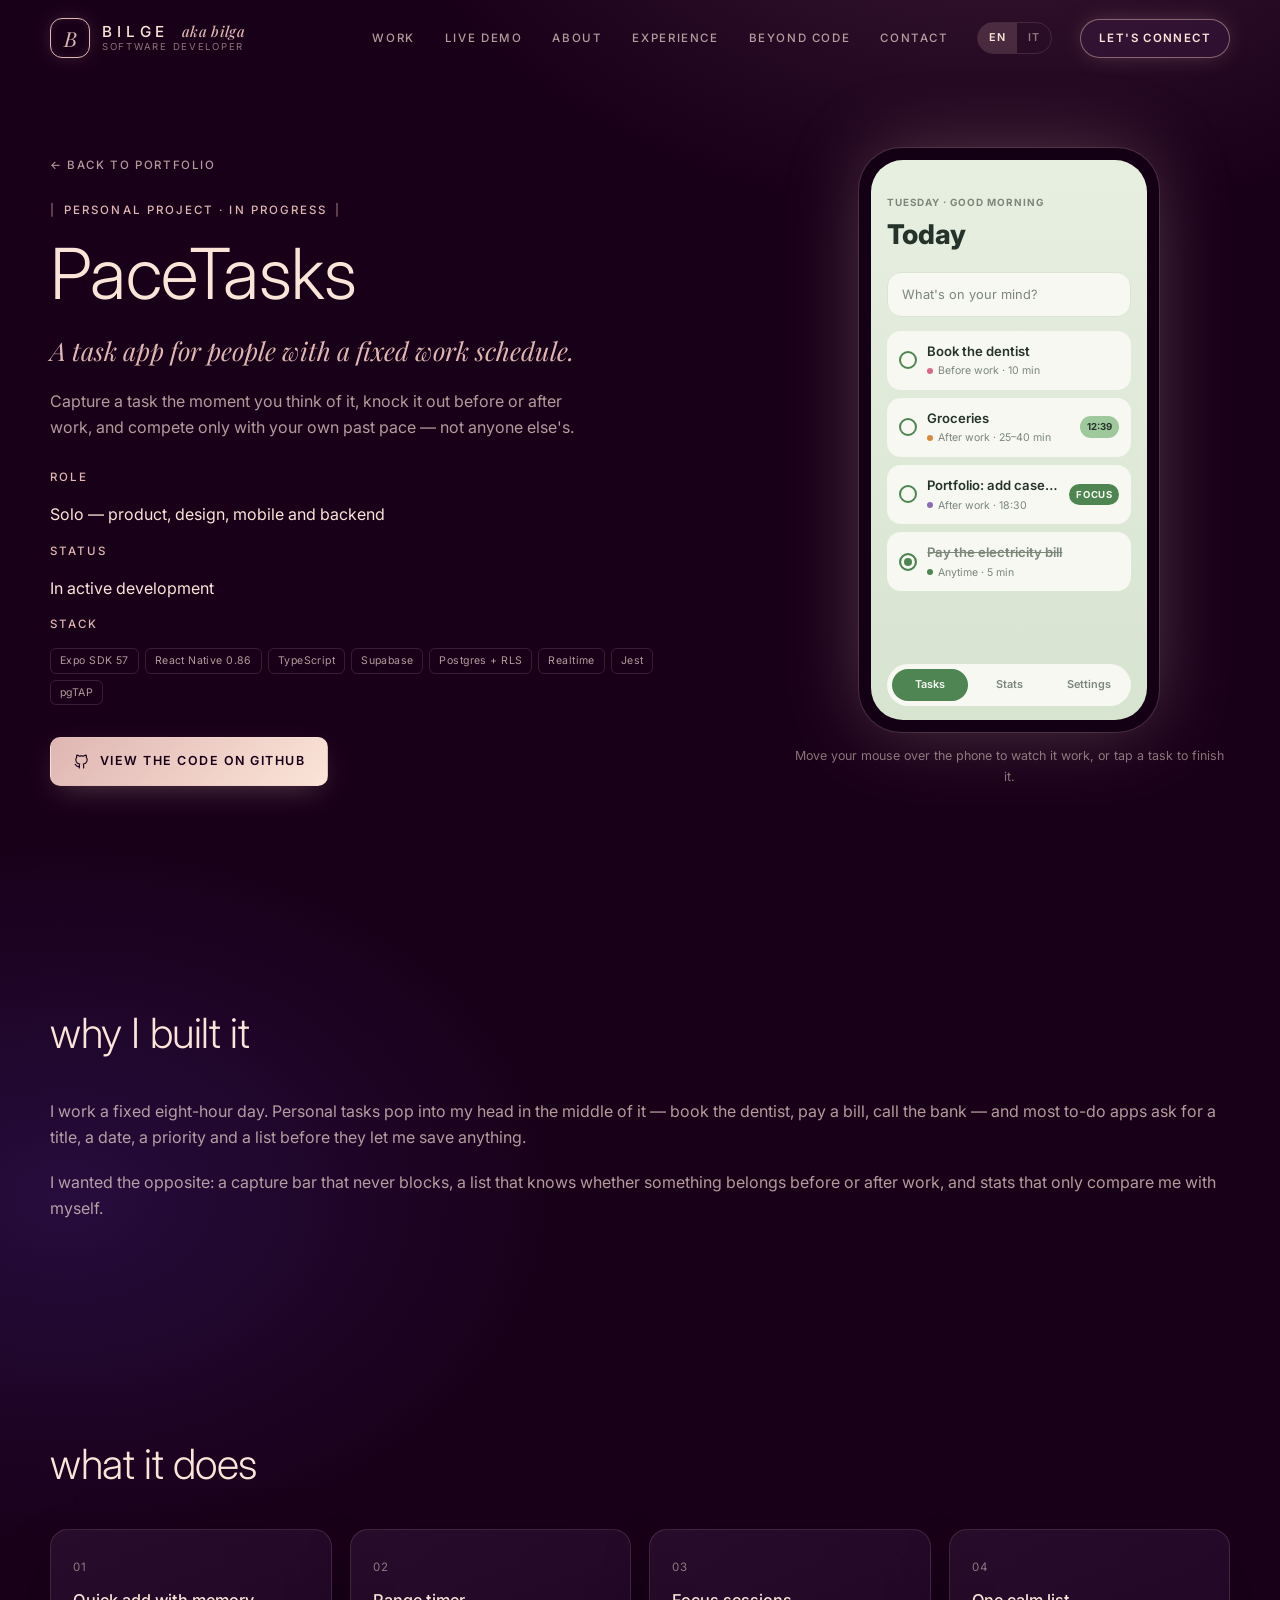
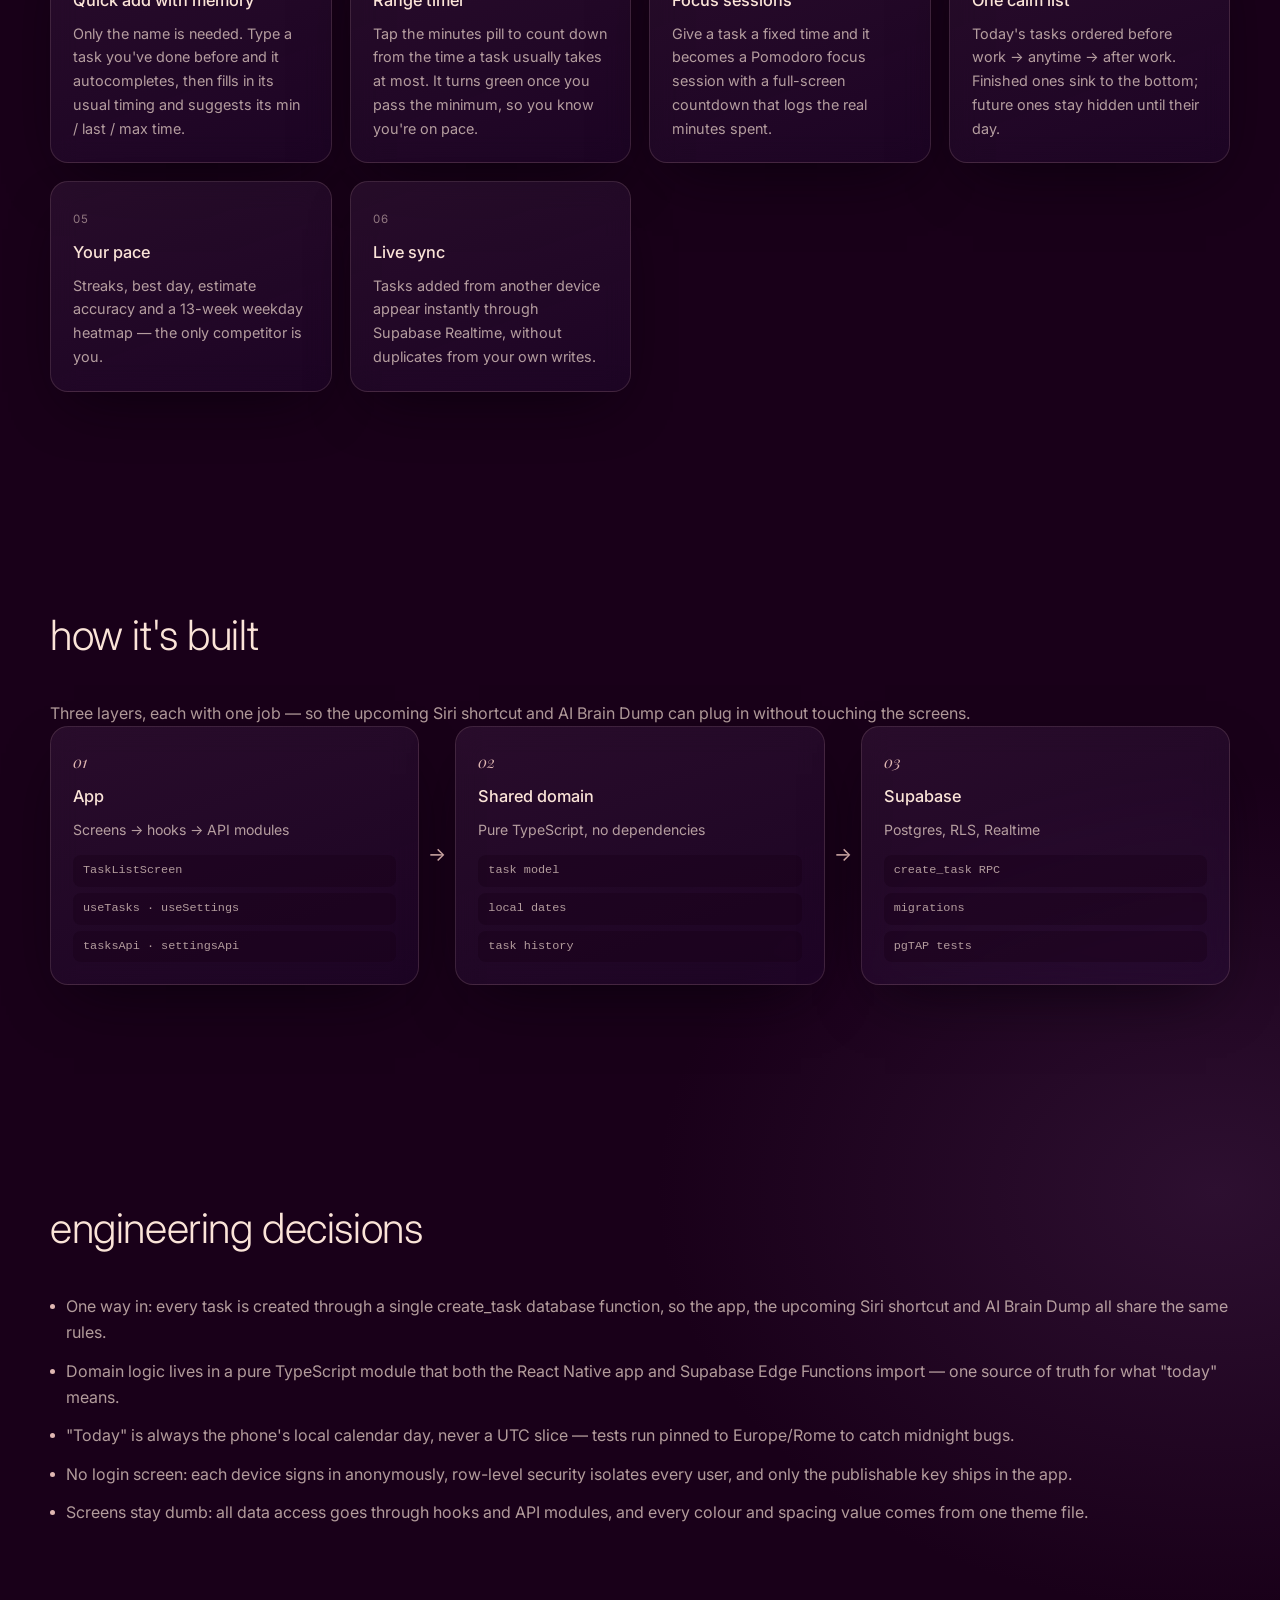
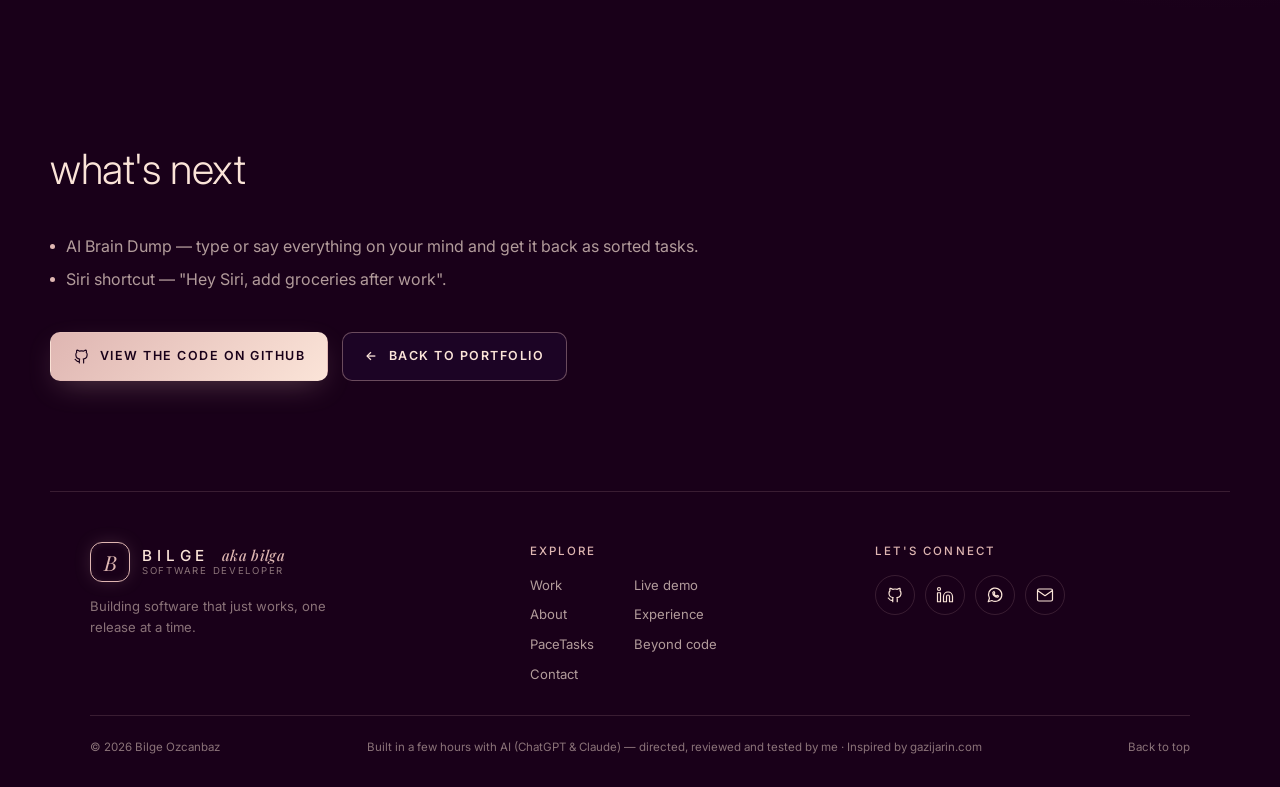
==== pacetasks.html @ d37c7a9e "Use a tiny portrait as the favicon and home-screen icon tools/build-favicon.py crops the face from a" ====
<!doctype html>
<html lang="en">
  <head>
    <meta charset="UTF-8" />
    <meta name="viewport" content="width=device-width, initial-scale=1.0" />
    <title>PaceTasks — case study | Bilge Ozcanbaz</title>
    <meta
      name="description"
      content="PaceTasks: a task app for people with a fixed work schedule, built by Bilge Ozcanbaz with Expo, React Native, TypeScript and Supabase."
    />
    <meta name="theme-color" content="#190019" />
    <meta property="og:type" content="article" />
    <meta property="og:title" content="PaceTasks — case study" />
    <meta property="og:description" content="A task app for people with a fixed work schedule." />
    <meta property="og:image" content="assets/og-image.png" />
    <link rel="icon" type="image/png" sizes="64x64" href="assets/favicon.png?v=20261015b" />
    <link rel="apple-touch-icon" href="assets/apple-touch-icon.png?v=20261015b" />
    <link rel="preconnect" href="https://fonts.googleapis.com" />
    <link rel="preconnect" href="https://fonts.gstatic.com" crossorigin />
    <link
      rel="stylesheet"
      href="https://fonts.googleapis.com/css2?family=Inter:wght@300;400;500;600&family=Playfair+Display:ital,wght@1,400;1,500&display=swap"
    />
    <link rel="stylesheet" href="styles.css?v=20261015" />
    <script src="content.js?v=20261015" defer></script>
    <script src="script.js?v=20261015" defer></script>
    <script src="simulations.js?v=20261015" defer></script>
  </head>
  <body data-page="pacetasks" data-meta-prefix="pt.meta">
    <a class="skip-link" href="#main">Skip to content</a>

    <header class="site-header" id="siteHeader">
      <a class="brand" href="index.html" aria-label="Bilge Ozcanbaz" data-i18n-attr="title:brand.akaTitle">
        <span class="brand-mark" aria-hidden="true">B</span>
        <span class="brand-text">
          <span class="brand-name">Bilge <em class="brand-aka" data-i18n="brand.aka">aka bilga</em></span>
          <span class="brand-role" data-i18n="brand.role">Software developer</span>
        </span>
      </a>
      <button class="menu-toggle" id="menuToggle" type="button" aria-expanded="false" aria-controls="siteNav" data-i18n-attr="aria-label:nav.menu" aria-label="Open menu">
        <span></span><span></span><span></span>
      </button>
      <div class="header-panel" id="siteNav">
        <nav aria-label="Primary navigation" data-i18n-attr="aria-label:nav.label">
          <a href="index.html#work" data-i18n="nav.work">Work</a>
          <a href="index.html#lab" data-i18n="nav.lab">Live demo</a>
          <a href="index.html#about" data-i18n="nav.about">About</a>
          <a href="index.html#experience" data-i18n="nav.experience">Experience</a>
          <a href="index.html#beyond" data-i18n="nav.beyond">Beyond code</a>
          <a href="index.html#contact" data-i18n="nav.contact">Contact</a>
        </nav>
        <div class="language-switch" role="group" aria-label="Language selector" data-i18n-attr="aria-label:language.label">
          <button class="language-option" type="button" data-language="en" aria-pressed="true">EN</button>
          <button class="language-option" type="button" data-language="it" aria-pressed="false">IT</button>
        </div>
        <a class="pill-button" href="index.html#contact" data-i18n="nav.connect">Let's connect</a>
      </div>
    </header>

    <main id="main">
      <!-- Hero: project summary and facts on the left, illustrated app screen on the right. -->
      <section class="pt-hero">
        <div>
          <a class="back-link" href="index.html#work">← <span data-i18n="pt.back">Back to portfolio</span></a>
          <p class="eyebrow eyebrow-bracket" data-i18n="pt.eyebrow">Personal project · in progress</p>
          <h1 class="display pt-name">PaceTasks</h1>
          <p class="pt-tagline" data-i18n="pt.tagline">A task app for people with a fixed work schedule.</p>
          <p class="hero-intro pt-intro" data-i18n="pt.intro"></p>
          <dl class="pt-facts">
            <div>
              <dt class="eyebrow" data-i18n="pt.roleLabel">Role</dt>
              <dd data-i18n="pt.roleValue"></dd>
            </div>
            <div>
              <dt class="eyebrow" data-i18n="pt.statusLabel">Status</dt>
              <dd data-i18n="pt.statusValue"></dd>
            </div>
            <div>
              <dt class="eyebrow" data-i18n="pt.stackLabel">Stack</dt>
              <dd><ul class="tag-list pt-stack" data-pt-stack></ul></dd>
            </div>
          </dl>
          <a class="button button-primary" href="https://github.com/bilgaaaaa/pacetasks" target="_blank" rel="noopener" data-pt-repo>
            <svg class="icon" aria-hidden="true"><use href="assets/icons.svg#icon-github" /></svg>
            <span data-i18n="pt.cta">View the code on GitHub</span>
          </a>
        </div>
        <div class="pt-phone-wrap">
          <div class="phone" role="group" aria-label="PaceTasks today screen, interactive" data-i18n-attr="aria-label:pt.mockupLabel" data-phone-mockup></div>
          <p class="pt-mockup-hint" data-i18n="pt.mockupHint">Move your mouse over the phone to watch it work, or tap a task to finish it.</p>
        </div>
      </section>

      <section class="section" aria-labelledby="ptProblemTitle">
        <h2 class="display section-title reveal" id="ptProblemTitle" data-i18n="pt.problemTitle">why I built it</h2>
        <div class="prose reveal">
          <p data-i18n="pt.problem1"></p>
          <p data-i18n="pt.problem2"></p>
        </div>
      </section>

      <section class="section" aria-labelledby="ptFeaturesTitle">
        <h2 class="display section-title reveal" id="ptFeaturesTitle" data-i18n="pt.featuresTitle">what it does</h2>
        <ul class="pt-features" data-pt-features></ul>
      </section>

      <section class="section" aria-labelledby="ptArchitectureTitle">
        <h2 class="display section-title reveal" id="ptArchitectureTitle" data-i18n="pt.architectureTitle">how it's built</h2>
        <p class="prose reveal" data-i18n="pt.architectureLede"></p>
        <ol class="pt-layers" data-pt-layers></ol>
      </section>

      <section class="section" aria-labelledby="ptDecisionsTitle">
        <h2 class="display section-title reveal" id="ptDecisionsTitle" data-i18n="pt.decisionsTitle">engineering decisions</h2>
        <ul class="bullet-list pt-decisions reveal" data-pt-decisions></ul>
      </section>

      <section class="section" aria-labelledby="ptNextTitle">
        <h2 class="display section-title reveal" id="ptNextTitle" data-i18n="pt.nextTitle">what's next</h2>
        <ul class="bullet-list reveal" data-pt-next></ul>
        <div class="pt-footer-actions reveal">
          <a class="button button-primary" href="https://github.com/bilgaaaaa/pacetasks" target="_blank" rel="noopener" data-pt-repo>
            <svg class="icon" aria-hidden="true"><use href="assets/icons.svg#icon-github" /></svg>
            <span data-i18n="pt.cta">View the code on GitHub</span>
          </a>
          <a class="button button-ghost" href="index.html#work">← <span data-i18n="pt.back">Back to portfolio</span></a>
        </div>
      </section>
    </main>

    <footer class="site-footer">
      <div class="footer-brand">
        <a class="brand" href="index.html" aria-label="Bilge Ozcanbaz" data-i18n-attr="title:brand.akaTitle">
          <span class="brand-mark" aria-hidden="true">B</span>
          <span class="brand-text">
            <span class="brand-name">Bilge <em class="brand-aka" data-i18n="brand.aka">aka bilga</em></span>
            <span class="brand-role" data-i18n="brand.role">Software developer</span>
          </span>
        </a>
        <p data-i18n="footer.tagline"></p>
      </div>
      <div class="footer-col">
        <p class="eyebrow" data-i18n="footer.explore">Explore</p>
        <nav class="footer-links" aria-label="Footer">
          <a href="index.html#work" data-i18n="nav.work">Work</a>
          <a href="index.html#lab" data-i18n="nav.lab">Live demo</a>
          <a href="index.html#about" data-i18n="nav.about">About</a>
          <a href="index.html#experience" data-i18n="nav.experience">Experience</a>
          <a href="pacetasks.html">PaceTasks</a>
          <a href="index.html#beyond" data-i18n="nav.beyond">Beyond code</a>
          <a href="index.html#contact" data-i18n="nav.contact">Contact</a>
        </nav>
      </div>
      <div class="footer-col">
        <p class="eyebrow" data-i18n="footer.connect">Let's connect</p>
        <ul class="social-list" data-social-list></ul>
      </div>
      <div class="footer-bottom">
        <span data-i18n="footer.rights">© 2026 Bilge Ozcanbaz</span>
        <span data-i18n="footer.credit">Inspired by gazijarin.com</span>
        <a href="#main" data-i18n="footer.top">Back to top</a>
      </div>
    </footer>
  </body>
</html>
---- styles.css ----
/* Portfolio styles: plum-to-cream palette, glass cards and serif accents. */

:root {
  /* Palette */
  --plum-900: #190019;
  --plum-800: #2b124c;
  --plum-700: #522b5b;
  --plum-600: #854f6c;
  --rose-300: #dfb6b2;
  --cream-100: #fbe4d8;

  /* Roles */
  --bg: var(--plum-900);
  --text: var(--cream-100);
  --text-muted: rgba(251, 228, 216, 0.68);
  --text-soft: rgba(251, 228, 216, 0.5);
  --accent: var(--rose-300);
  --glass: rgba(43, 18, 76, 0.34);
  --glass-strong: rgba(43, 18, 76, 0.55);
  --glass-border: rgba(223, 182, 178, 0.16);
  --glow: rgba(223, 182, 178, 0.35);
  --shadow: 0 24px 60px -24px rgba(8, 0, 10, 0.85);

  --font-sans: "Inter", ui-sans-serif, system-ui, -apple-system, "Segoe UI", sans-serif;
  --font-serif: "Playfair Display", Georgia, "Times New Roman", serif;
  --font-mono: ui-monospace, "SFMono-Regular", Menlo, Consolas, monospace;
  --container: 1180px;
  --gutter: clamp(16px, 4vw, 40px);
  --header-height: 76px;
  --radius: 18px;
  --radius-small: 12px;
  --ease: cubic-bezier(0.645, 0.045, 0.355, 1);
}

/* ---------- base ---------- */

*,
*::before,
*::after {
  box-sizing: border-box;
}

html {
  scroll-behavior: smooth;
  scroll-padding-top: var(--header-height);
}

body {
  margin: 0;
  background:
    radial-gradient(900px 600px at 78% -5%, rgba(133, 79, 108, 0.35), transparent 70%),
    radial-gradient(700px 500px at 5% 30%, rgba(43, 18, 76, 0.7), transparent 70%),
    radial-gradient(800px 600px at 95% 70%, rgba(82, 43, 91, 0.35), transparent 70%),
    var(--bg);
  color: var(--text-muted);
  font-family: var(--font-sans);
  font-size: 16px;
  font-weight: 400;
  line-height: 1.65;
  -webkit-font-smoothing: antialiased;
}

body.menu-open {
  overflow: hidden;
}

::selection {
  background: var(--plum-600);
  color: var(--cream-100);
}

a {
  color: inherit;
  text-decoration: none;
  transition: color 0.25s var(--ease);
}

a:hover {
  color: var(--accent);
}

:focus-visible {
  outline: 2px solid var(--accent);
  outline-offset: 3px;
  border-radius: 6px;
}

h1,
h2,
h3,
h4,
p {
  margin: 0;
}

ul,
ol {
  margin: 0;
  padding: 0;
  list-style: none;
}

img {
  max-width: 100%;
}

.icon {
  width: 20px;
  height: 20px;
  flex-shrink: 0;
}

.sr-only {
  position: absolute;
  width: 1px;
  height: 1px;
  overflow: hidden;
  clip: rect(0 0 0 0);
  white-space: nowrap;
}

.skip-link {
  position: absolute;
  top: -100px;
  left: 16px;
  z-index: 100;
  padding: 10px 16px;
  border-radius: 999px;
  background: var(--accent);
  color: var(--plum-900);
}

.skip-link:focus {
  top: 16px;
}

/* ---------- typography ---------- */

.eyebrow {
  margin-bottom: 14px;
  color: var(--accent);
  font-size: 0.72rem;
  font-weight: 500;
  letter-spacing: 0.18em;
  text-transform: uppercase;
}

.eyebrow-bracket::before,
.eyebrow-bracket::after {
  content: "|";
  margin: 0 8px;
  opacity: 0.6;
}

.eyebrow-bracket::before {
  margin-left: 0;
}

.display {
  color: var(--text);
  font-weight: 300;
  line-height: 1.15;
  letter-spacing: -0.01em;
}

.display em {
  color: var(--accent);
  font-family: var(--font-serif);
  font-style: italic;
  font-weight: 400;
}

.section-title {
  max-width: 720px;
  margin-bottom: 40px;
  font-size: clamp(1.8rem, 3.6vw, 2.6rem);
}

.panel-title {
  font-size: clamp(1.5rem, 2.6vw, 2rem);
}

.subheading {
  margin: 70px 0 24px;
  color: var(--text);
  font-size: 1.15rem;
  font-weight: 400;
}

.prose p + p {
  margin-top: 18px;
}

.bullet-list li {
  position: relative;
  padding-left: 16px;
}

.bullet-list li::before {
  content: "";
  position: absolute;
  top: 0.68em;
  left: 0;
  width: 5px;
  height: 5px;
  border-radius: 50%;
  background: var(--accent);
}

.bullet-list li + li {
  margin-top: 6px;
}

/* ---------- buttons & links ---------- */

.button {
  display: inline-flex;
  align-items: center;
  justify-content: center;
  gap: 10px;
  padding: 13px 22px;
  border: 1px solid transparent;
  border-radius: 10px;
  font: inherit;
  font-size: 0.78rem;
  font-weight: 600;
  letter-spacing: 0.12em;
  text-transform: uppercase;
  cursor: pointer;
  transition: transform 0.25s var(--ease), box-shadow 0.25s var(--ease), background-color 0.25s var(--ease), color 0.25s var(--ease);
}

.button .icon {
  width: 17px;
  height: 17px;
}

.button:hover {
  transform: translateY(-2px);
}

.button-primary {
  background: linear-gradient(135deg, var(--rose-300), var(--cream-100));
  color: var(--plum-900);
  box-shadow: 0 10px 30px -10px var(--glow);
}

.button-primary:hover {
  color: var(--plum-900);
  box-shadow: 0 14px 36px -10px rgba(223, 182, 178, 0.6);
}

.button-ghost {
  border-color: rgba(223, 182, 178, 0.4);
  background: rgba(43, 18, 76, 0.25);
  color: var(--text);
}

.button-ghost:hover {
  border-color: var(--accent);
  color: var(--accent);
}

.button-small {
  padding: 10px 16px;
  font-size: 0.72rem;
}

.pill-button {
  padding: 9px 18px;
  border: 1px solid rgba(223, 182, 178, 0.5);
  border-radius: 999px;
  background: rgba(82, 43, 91, 0.25);
  color: var(--text);
  font-size: 0.72rem;
  font-weight: 600;
  letter-spacing: 0.12em;
  text-transform: uppercase;
  box-shadow: 0 0 24px -6px var(--glow);
}

.pill-button:hover {
  background: rgba(223, 182, 178, 0.15);
}

.text-link {
  display: inline-flex;
  align-items: center;
  gap: 10px;
  color: var(--accent);
  font-size: 0.75rem;
  font-weight: 600;
  letter-spacing: 0.14em;
  text-transform: uppercase;
  white-space: nowrap;
}

.icon-button {
  display: inline-grid;
  width: 40px;
  height: 40px;
  place-items: center;
  border: 1px solid var(--glass-border);
  border-radius: 50%;
  color: var(--text);
  transition: border-color 0.25s var(--ease), color 0.25s var(--ease), transform 0.25s var(--ease);
}

.icon-button:hover {
  border-color: var(--accent);
  color: var(--accent);
  transform: translateY(-2px);
}

.icon-button .icon {
  width: 18px;
  height: 18px;
}

/* ---------- glass surfaces ---------- */

.glass-card,
.glass-panel {
  border: 1px solid var(--glass-border);
  border-radius: var(--radius);
  background: linear-gradient(160deg, rgba(82, 43, 91, 0.28), rgba(43, 18, 76, 0.22));
  box-shadow: var(--shadow);
  backdrop-filter: blur(14px);
  -webkit-backdrop-filter: blur(14px);
}

.glass-card {
  padding: 22px;
}

.glass-panel {
  padding: clamp(24px, 4vw, 40px);
}

.card-label {
  margin-bottom: 6px;
  color: var(--accent);
  font-size: 0.66rem;
  font-weight: 600;
  letter-spacing: 0.16em;
  text-transform: uppercase;
}

.card-value {
  color: var(--text);
  font-size: 1.4rem;
  font-weight: 300;
}

.card-body {
  color: var(--text-muted);
  font-size: 0.86rem;
  line-height: 1.5;
}

.icon-ring {
  display: inline-grid;
  width: 46px;
  height: 46px;
  place-items: center;
  margin-bottom: 16px;
  border: 1px solid rgba(223, 182, 178, 0.4);
  border-radius: 50%;
  background: radial-gradient(circle, rgba(223, 182, 178, 0.18), transparent 70%);
  color: var(--accent);
  box-shadow: 0 0 22px -6px var(--glow);
}

.icon-ring-large {
  width: 62px;
  height: 62px;
}

/* ---------- header ---------- */

.site-header {
  position: fixed;
  inset: 0 0 auto;
  z-index: 40;
  display: flex;
  align-items: center;
  justify-content: space-between;
  height: var(--header-height);
  padding: 0 max(var(--gutter), calc((100vw - var(--container)) / 2));
  transition: transform 0.3s var(--ease), background-color 0.3s var(--ease), height 0.3s var(--ease);
}

.site-header.is-scrolled {
  height: 64px;
  background: rgba(25, 0, 25, 0.78);
  backdrop-filter: blur(14px);
  -webkit-backdrop-filter: blur(14px);
  box-shadow: 0 10px 30px -20px rgba(0, 0, 0, 0.8);
}

.site-header.is-hidden {
  transform: translateY(-100%);
}

.brand {
  display: inline-flex;
  align-items: center;
  gap: 12px;
}

.brand-mark {
  display: grid;
  width: 40px;
  height: 40px;
  place-items: center;
  border: 1px solid var(--accent);
  border-radius: 12px;
  color: var(--accent);
  font-family: var(--font-serif);
  font-size: 1.3rem;
  font-style: italic;
  box-shadow: 0 0 20px -6px var(--glow), inset 0 0 12px -6px var(--glow);
}

.brand-text {
  display: grid;
  line-height: 1.2;
}

.brand-name {
  color: var(--text);
  font-size: 0.95rem;
  font-weight: 500;
  letter-spacing: 0.32em;
  text-transform: uppercase;
}

.brand-aka {
  margin-left: 4px;
  color: var(--accent);
  font-family: var(--font-serif);
  font-size: 0.92rem;
  font-style: italic;
  letter-spacing: 0.02em;
  text-transform: none;
}

.brand-role {
  color: var(--text-soft);
  font-size: 0.6rem;
  letter-spacing: 0.18em;
  text-transform: uppercase;
}

.header-panel {
  display: flex;
  align-items: center;
  gap: 28px;
}

.header-panel nav {
  display: flex;
  gap: 30px;
}

.header-panel nav a {
  position: relative;
  color: var(--text-muted);
  font-size: 0.72rem;
  font-weight: 500;
  letter-spacing: 0.14em;
  text-transform: uppercase;
}

.header-panel nav a::after {
  content: "";
  position: absolute;
  bottom: -8px;
  left: 50%;
  width: 4px;
  height: 4px;
  border-radius: 50%;
  background: var(--accent);
  opacity: 0;
  transform: translateX(-50%);
  transition: opacity 0.25s var(--ease);
}

.header-panel nav a.is-current,
.header-panel nav a:hover {
  color: var(--text);
}

.header-panel nav a.is-current::after {
  opacity: 1;
}

.language-switch {
  display: inline-flex;
  overflow: hidden;
  border: 1px solid var(--glass-border);
  border-radius: 999px;
}

.language-option {
  padding: 6px 11px;
  border: 0;
  background: transparent;
  color: var(--text-soft);
  font: inherit;
  font-size: 0.68rem;
  font-weight: 600;
  letter-spacing: 0.1em;
  cursor: pointer;
}

.language-option[aria-pressed="true"] {
  background: rgba(223, 182, 178, 0.18);
  color: var(--text);
}

.menu-toggle {
  display: none;
  position: relative;
  z-index: 45;
  width: 40px;
  height: 40px;
  padding: 0;
  border: 0;
  background: transparent;
  cursor: pointer;
}

.menu-toggle span {
  position: absolute;
  left: 8px;
  right: 8px;
  height: 1.5px;
  border-radius: 2px;
  background: var(--text);
  transition: transform 0.25s var(--ease), opacity 0.25s var(--ease);
}

.menu-toggle span:nth-child(1) { top: 13px; }
.menu-toggle span:nth-child(2) { top: 19.5px; }
.menu-toggle span:nth-child(3) { top: 26px; }

.menu-open .menu-toggle span:nth-child(1) { transform: translateY(6.5px) rotate(45deg); }
.menu-open .menu-toggle span:nth-child(2) { opacity: 0; }
.menu-open .menu-toggle span:nth-child(3) { transform: translateY(-6.5px) rotate(-45deg); }

/* ---------- layout ---------- */

main {
  padding: 0 var(--gutter);
}

.section {
  max-width: var(--container);
  margin: 0 auto;
  padding: clamp(60px, 9vw, 110px) 0;
}

.section-head {
  display: flex;
  align-items: flex-end;
  justify-content: space-between;
  gap: 24px;
  margin-bottom: 40px;
}

.section-head .section-title {
  margin-bottom: 0;
}

/* ---------- reveal on scroll ---------- */

.reveal {
  opacity: 0;
  transform: translateY(22px);
  transition: opacity 0.7s var(--ease), transform 0.7s var(--ease);
}

.reveal.is-visible {
  opacity: 1;
  transform: none;
}

/* ---------- hero ---------- */

.hero {
  display: grid;
  grid-template-columns: minmax(0, 1.05fr) minmax(0, 0.95fr);
  gap: clamp(24px, 4vw, 60px);
  align-items: center;
  max-width: var(--container);
  min-height: 100vh;
  min-height: 100svh;
  margin: 0 auto;
  padding: calc(var(--header-height) + 30px) 0 60px;
}

.hero-title {
  margin-bottom: 24px;
  font-size: clamp(2.3rem, 5vw, 3.6rem);
}

.hero-title em {
  display: block;
}

.hero-intro {
  max-width: 500px;
  margin-bottom: 34px;
  font-size: 1rem;
}

.hero-actions {
  display: flex;
  flex-wrap: wrap;
  gap: 14px;
  margin-bottom: 40px;
}

.status-line {
  display: flex;
  align-items: flex-start;
  gap: 12px;
  font-size: 0.8rem;
  line-height: 1.5;
}

.status-line strong {
  display: block;
  color: var(--text);
  font-size: 0.68rem;
  font-weight: 600;
  letter-spacing: 0.14em;
  text-transform: uppercase;
}

.status-dot {
  position: relative;
  flex-shrink: 0;
  width: 14px;
  height: 14px;
  margin-top: 2px;
  border: 1px solid var(--accent);
  border-radius: 50%;
}

.status-dot::after {
  content: "";
  position: absolute;
  inset: 3px;
  border-radius: 50%;
  background: var(--accent);
  animation: pulse 2.4s ease-in-out infinite;
}

@keyframes pulse {
  50% {
    opacity: 0.35;
  }
}

.hero-visual {
  position: relative;
  aspect-ratio: 1 / 1.02;
  width: 100%;
  max-width: 560px;
  margin-left: auto;
}

.moon {
  position: absolute;
  top: 6%;
  left: 12%;
  width: 76%;
  aspect-ratio: 1;
  border-radius: 50%;
  background: radial-gradient(circle at 35% 30%, #f3c9cf 0%, var(--rose-300) 25%, var(--plum-600) 62%, var(--plum-700) 100%);
  box-shadow: 0 0 90px 10px rgba(223, 182, 178, 0.35), 0 0 200px 40px rgba(133, 79, 108, 0.3);
}

.orbit {
  position: absolute;
  top: 1%;
  left: 7%;
  width: 86%;
  aspect-ratio: 1;
  border: 1px solid rgba(223, 182, 178, 0.18);
  border-radius: 50%;
}

.portrait {
  position: absolute;
  bottom: 0;
  left: 50%;
  width: 82%;
  height: auto;
  transform: translateX(-46%);
  filter: drop-shadow(0 20px 40px rgba(25, 0, 25, 0.6));
}

.float-card {
  position: absolute;
  z-index: 2;
  padding: 16px 18px;
  animation: float 7s ease-in-out infinite;
}

.card-experience {
  bottom: 18%;
  left: -6%;
  width: 150px;
}

.card-craft {
  top: 8%;
  right: -4%;
  width: 160px;
  animation-delay: -2s;
}

.card-craft .heart {
  width: 14px;
  height: 14px;
  margin-top: 8px;
  color: var(--accent);
}

.card-focus {
  right: -6%;
  bottom: 10%;
  width: 180px;
  animation-delay: -4s;
}

.card-focus .bullet-list {
  font-size: 0.8rem;
  line-height: 1.4;
}

.card-focus .bullet-list li + li {
  margin-top: 4px;
}

@keyframes float {
  50% {
    transform: translateY(-8px);
  }
}

/* ---------- work: case cards ---------- */

.case-grid {
  display: grid;
  grid-template-columns: repeat(auto-fill, minmax(260px, 1fr));
  gap: 20px;
}

.case-card {
  display: flex;
  flex-direction: column;
  overflow: hidden;
  border: 1px solid var(--glass-border);
  border-radius: var(--radius);
  background: linear-gradient(170deg, rgba(82, 43, 91, 0.32), rgba(25, 0, 25, 0.6));
  box-shadow: var(--shadow);
  transition: transform 0.35s var(--ease), border-color 0.35s var(--ease);
}

.case-card:hover {
  border-color: rgba(223, 182, 178, 0.4);
  transform: translateY(-6px);
}

.case-visual {
  position: relative;
  height: 190px;
  overflow: hidden;
  background:
    radial-gradient(circle at 30% 20%, rgba(223, 182, 178, 0.25), transparent 55%),
    linear-gradient(160deg, var(--plum-700), var(--plum-800));
}

.case-body {
  display: flex;
  flex: 1;
  flex-direction: column;
  padding: 18px 20px 20px;
}

.case-index {
  color: var(--text-soft);
  font-size: 0.72rem;
  letter-spacing: 0.12em;
}

.case-title {
  margin-top: 4px;
  color: var(--text);
  font-size: 1rem;
  font-weight: 600;
  letter-spacing: 0.16em;
  text-transform: uppercase;
}

.case-subtitle {
  margin-bottom: 12px;
  color: var(--accent);
  font-size: 0.85rem;
}

.case-description {
  flex: 1;
  margin-bottom: 18px;
  font-size: 0.86rem;
  line-height: 1.55;
}

.case-footer {
  display: flex;
  align-items: flex-end;
  justify-content: space-between;
  gap: 12px;
}

.tag-list {
  display: flex;
  flex-wrap: wrap;
  gap: 6px;
}

.tag-list li {
  padding: 3px 9px;
  border: 1px solid var(--glass-border);
  border-radius: 6px;
  color: var(--text-muted);
  font-size: 0.66rem;
  letter-spacing: 0.04em;
}

.tag-list-plain li {
  padding: 0;
  border: 0;
  color: var(--text-soft);
}

.case-links {
  display: flex;
  flex-shrink: 0;
  gap: 8px;
}

.round-arrow {
  display: grid;
  width: 40px;
  height: 40px;
  place-items: center;
  border: 1px solid rgba(223, 182, 178, 0.5);
  border-radius: 50%;
  color: var(--accent);
  transition: background-color 0.25s var(--ease), transform 0.25s var(--ease);
}

.round-arrow:hover {
  background: rgba(223, 182, 178, 0.15);
  transform: translateX(3px);
}

.round-arrow .icon {
  width: 18px;
  height: 18px;
}

.case-private {
  display: inline-flex;
  flex-shrink: 0;
  align-items: center;
  gap: 6px;
  color: var(--text-soft);
  font-size: 0.7rem;
}

.case-private .icon {
  width: 14px;
  height: 14px;
}

/* Handheld illustration: device, screen rows and a scan beam. */
.visual-handheld span:nth-child(1) {
  position: absolute;
  top: 12%;
  left: 38%;
  width: 24%;
  height: 84%;
  border: 2px solid var(--rose-300);
  border-radius: 16px;
  background: var(--plum-900);
}

.visual-handheld span:nth-child(2) {
  position: absolute;
  top: 20%;
  left: 41%;
  width: 18%;
  height: 40%;
  border-radius: 6px;
  background: var(--plum-800);
}

.visual-handheld span:nth-child(n + 3):nth-child(-n + 5) {
  position: absolute;
  left: 43%;
  width: 14%;
  height: 6%;
  border-radius: 3px;
  background: rgba(223, 182, 178, 0.25);
}

.visual-handheld span:nth-child(3) { top: 25%; }
.visual-handheld span:nth-child(4) { top: 35%; width: 10%; }
.visual-handheld span:nth-child(5) { top: 45%; width: 12%; }

.visual-handheld span:nth-child(6) {
  position: absolute;
  top: 36%;
  left: 16%;
  width: 68%;
  height: 2px;
  background: var(--cream-100);
  box-shadow: 0 0 16px 4px rgba(251, 228, 216, 0.6);
  animation: scan 3s ease-in-out infinite;
}

@keyframes scan {
  50% {
    transform: translateY(70px);
  }
}

/* Receipt illustration: paper strip with printed lines. */
.visual-receipt span:nth-child(1) {
  position: absolute;
  top: 10%;
  left: 36%;
  width: 28%;
  height: 82%;
  background: var(--cream-100);
  clip-path: polygon(0 0, 100% 0, 100% 94%, 90% 100%, 80% 94%, 70% 100%, 60% 94%, 50% 100%, 40% 94%, 30% 100%, 20% 94%, 10% 100%, 0 94%);
}

.visual-receipt span:nth-child(n + 2) {
  position: absolute;
  left: 40.5%;
  height: 4%;
  border-radius: 2px;
  background: rgba(82, 43, 91, 0.45);
}

.visual-receipt span:nth-child(2) { top: 18%; width: 19%; background: var(--plum-700); }
.visual-receipt span:nth-child(3) { top: 30%; width: 13%; }
.visual-receipt span:nth-child(4) { top: 38%; width: 17%; }
.visual-receipt span:nth-child(5) { top: 46%; width: 10%; }
.visual-receipt span:nth-child(6) { top: 60%; width: 19%; background: var(--plum-700); }
.visual-receipt span:nth-child(7) { top: 70%; width: 19%; height: 9%; background: repeating-linear-gradient(90deg, var(--plum-800) 0 2px, transparent 2px 4px, var(--plum-800) 4px 5px, transparent 5px 8px); }

/* Chart illustration: bars rising from a baseline. */
.visual-chart span {
  position: absolute;
  bottom: 18%;
  width: 7%;
  border-radius: 4px 4px 0 0;
  background: linear-gradient(180deg, var(--cream-100), var(--plum-600));
}

.visual-chart span:nth-child(1) { left: 20%; height: 28%; }
.visual-chart span:nth-child(2) { left: 30%; height: 46%; }
.visual-chart span:nth-child(3) { left: 40%; height: 36%; }
.visual-chart span:nth-child(4) { left: 50%; height: 56%; }
.visual-chart span:nth-child(5) { left: 60%; height: 42%; }
.visual-chart span:nth-child(6) { left: 70%; height: 64%; }

.visual-chart span:nth-child(7) {
  left: 16%;
  width: 68%;
  height: 1px;
  background: var(--rose-300);
}

/* Tasks illustration: a phone with a task list in PaceTasks' sage palette. */
.visual-tasks span:nth-child(1) {
  position: absolute;
  top: 10%;
  left: 37%;
  width: 26%;
  height: 86%;
  border: 2px solid var(--cream-100);
  border-radius: 18px;
  background: #e7efe1;
}

.visual-tasks span:nth-child(n + 2):nth-child(-n + 6) {
  position: absolute;
  left: 40%;
  width: 20%;
  height: 9%;
  border-radius: 6px;
  background: #f6f8f1;
  box-shadow: inset 3px 0 0 #4e8552;
}

.visual-tasks span:nth-child(2) { top: 20%; background: #4e8552; box-shadow: none; }
.visual-tasks span:nth-child(3) { top: 32%; }
.visual-tasks span:nth-child(4) { top: 44%; }
.visual-tasks span:nth-child(5) { top: 56%; }
.visual-tasks span:nth-child(6) { top: 68%; opacity: 0.55; }

.visual-tasks span:nth-child(7) {
  position: absolute;
  bottom: 9%;
  left: 44%;
  width: 12%;
  height: 4%;
  border-radius: 999px;
  background: #4e8552;
}

/* ---------- work: smaller project cards ---------- */

.project-grid {
  display: grid;
  grid-template-columns: repeat(auto-fill, minmax(220px, 1fr));
  gap: 14px;
}

.mini-card {
  display: flex;
  flex-direction: column;
  gap: 8px;
  padding: 20px;
  border: 1px solid var(--glass-border);
  border-radius: var(--radius-small);
  background: var(--glass);
  font-size: 0.84rem;
  line-height: 1.55;
}

.mini-card p {
  flex: 1;
}

.mini-card-top {
  display: flex;
  align-items: center;
  justify-content: space-between;
  margin-bottom: 6px;
}

.mini-card-top .icon-button {
  width: 34px;
  height: 34px;
}

.folder-icon {
  width: 30px;
  height: 30px;
  color: var(--accent);
}

.muted-icon {
  width: 16px;
  height: 16px;
  margin-right: 9px;
  color: var(--text-soft);
}

.mini-card-title {
  color: var(--text);
  font-size: 0.98rem;
  font-weight: 500;
}

/* ---------- services panel ---------- */

.services-panel {
  display: grid;
  grid-template-columns: minmax(200px, 0.9fr) minmax(0, 2.6fr) minmax(170px, 0.8fr);
  gap: clamp(24px, 3vw, 40px);
  align-items: start;
}

.services-intro {
  position: relative;
  min-height: 100%;
}

.planet {
  position: relative;
  width: 110px;
  aspect-ratio: 1;
  margin-top: 30px;
  border-radius: 50%;
  background: radial-gradient(circle at 35% 30%, var(--cream-100), var(--plum-600) 55%, var(--plum-800));
  box-shadow: 0 0 50px -4px var(--glow);
}

.planet::after {
  content: "";
  position: absolute;
  top: 42%;
  left: -30%;
  width: 160%;
  height: 22%;
  border: 1px solid rgba(223, 182, 178, 0.5);
  border-radius: 50%;
  transform: rotate(-14deg);
}

.services-list {
  display: grid;
  grid-template-columns: repeat(4, minmax(0, 1fr));
  gap: 22px;
}

.service h3 {
  margin-bottom: 8px;
  color: var(--text);
  font-size: 0.72rem;
  font-weight: 600;
  letter-spacing: 0.14em;
  text-transform: uppercase;
}

.service p {
  font-size: 0.84rem;
  line-height: 1.55;
}

.tool-grid {
  display: grid;
  grid-template-columns: repeat(3, minmax(0, 1fr));
  gap: 10px;
}

.tool {
  position: relative;
  display: grid;
  justify-items: center;
  gap: 4px;
  border-radius: 10px;
  text-align: center;
  cursor: help;
}

.tool-mark {
  transition: transform 0.25s var(--ease), box-shadow 0.25s var(--ease);
}

.tool:hover .tool-mark,
.tool:focus-visible .tool-mark {
  box-shadow: 0 0 18px -4px var(--glow);
  transform: translateY(-2px);
}

/* One-sentence popup above a tool tile; --shift keeps it inside the screen. */
.tool-tip {
  position: absolute;
  bottom: calc(100% + 8px);
  left: 50%;
  z-index: 5;
  display: none;
  width: max-content;
  max-width: 200px;
  padding: 8px 11px;
  border: 1px solid rgba(223, 182, 178, 0.35);
  border-radius: 10px;
  background: rgba(25, 0, 25, 0.95);
  box-shadow: var(--shadow);
  color: var(--text);
  font-size: 0.72rem;
  line-height: 1.4;
  text-align: left;
  transform: translateX(calc(-50% + var(--shift, 0px)));
  pointer-events: none;
}

.tool-tip strong {
  display: block;
  margin-bottom: 2px;
  color: var(--accent);
  font-size: 0.66rem;
  font-weight: 600;
  letter-spacing: 0.12em;
  text-transform: uppercase;
}

.tool:hover .tool-tip,
.tool:focus-visible .tool-tip {
  display: block;
  animation: rise-in 0.2s var(--ease);
}

.tool-mark {
  display: grid;
  width: 46px;
  height: 46px;
  place-items: center;
  border: 1px solid color-mix(in srgb, var(--tint) 60%, transparent);
  border-radius: 10px;
  background: color-mix(in srgb, var(--tint) 22%, var(--plum-900));
  color: var(--cream-100);
  font-size: 0.85rem;
  font-weight: 600;
}

.tool-name {
  color: var(--text-soft);
  font-size: 0.6rem;
}

/* ---------- about ---------- */

.about-grid {
  display: grid;
  grid-template-columns: minmax(0, 1.5fr) minmax(260px, 0.8fr);
  gap: clamp(30px, 5vw, 70px);
  align-items: start;
}

.facts {
  display: grid;
  gap: 6px;
  padding: 26px;
}

.facts-text {
  margin-bottom: 14px;
  font-size: 0.88rem;
}

.facts-list {
  display: grid;
  gap: 10px;
  margin-bottom: 20px;
  font-size: 0.84rem;
  line-height: 1.45;
}

.facts-list li {
  display: grid;
}

.facts-strong {
  color: var(--text);
}

.facts .button {
  justify-self: start;
}

/* ---------- experience ---------- */

.experience {
  display: grid;
  grid-template-columns: max-content 1fr;
  gap: clamp(20px, 4vw, 44px);
  min-height: 340px;
}

.tab-list {
  --active-index: 0;
  position: relative;
  display: flex;
  flex-direction: column;
  border-left: 1px solid var(--glass-border);
}

.tab-list [role="tab"] {
  height: 46px;
  padding: 0 22px;
  border: 0;
  background: transparent;
  color: var(--text-soft);
  font: inherit;
  font-size: 0.78rem;
  letter-spacing: 0.08em;
  text-align: left;
  white-space: nowrap;
  cursor: pointer;
  transition: color 0.25s var(--ease), background-color 0.25s var(--ease);
}

.tab-list [role="tab"]:hover,
.tab-list [role="tab"][aria-selected="true"] {
  background: rgba(223, 182, 178, 0.08);
  color: var(--text);
}

.tab-highlight {
  position: absolute;
  top: 0;
  left: -1px;
  width: 2px;
  height: 46px;
  background: var(--accent);
  box-shadow: 0 0 12px var(--glow);
  transform: translateY(calc(var(--active-index) * 46px));
  transition: transform 0.3s var(--ease);
}

.job-title {
  margin-bottom: 4px;
  color: var(--text);
  font-size: 1.2rem;
  font-weight: 400;
}

.job-title em {
  color: var(--accent);
  font-family: var(--font-serif);
}

.job-meta {
  margin-bottom: 18px;
  color: var(--text-soft);
  font-size: 0.78rem;
  letter-spacing: 0.06em;
}

.job-bullets {
  font-size: 0.9rem;
}

.job-bullets li + li {
  margin-top: 10px;
}

/* ---------- process ---------- */

.process {
  display: grid;
  grid-template-columns: minmax(0, 1fr) 240px;
  gap: 40px;
  align-items: center;
}

.process-steps {
  display: grid;
  grid-template-columns: repeat(5, minmax(0, 1fr));
  gap: 18px;
}

.process-step {
  position: relative;
}

/* Glowing connector between step icons. */
.process-step:not(:last-child)::after {
  content: "";
  position: absolute;
  top: 31px;
  left: 74px;
  right: -14px;
  height: 1px;
  background: linear-gradient(90deg, var(--rose-300), rgba(223, 182, 178, 0.15));
  box-shadow: 0 0 8px var(--glow);
}

.process-title {
  margin-bottom: 6px;
  color: var(--text);
  font-size: 0.72rem;
  font-weight: 600;
  letter-spacing: 0.14em;
  text-transform: uppercase;
}

.process-index {
  margin-right: 8px;
  color: var(--accent);
  font-family: var(--font-serif);
  font-size: 1rem;
  font-style: italic;
  letter-spacing: 0;
}

.process-body {
  font-size: 0.82rem;
  line-height: 1.5;
}

.arch-art {
  width: 100%;
  height: auto;
  filter: drop-shadow(0 0 40px rgba(223, 182, 178, 0.25));
}

/* ---------- beyond code ---------- */

.beyond-grid {
  display: grid;
  grid-template-columns: repeat(auto-fill, minmax(260px, 1fr));
  gap: 20px;
}

.beyond-card h3 {
  margin-bottom: 8px;
  color: var(--text);
  font-size: 1rem;
  font-weight: 500;
}

.beyond-card p {
  font-size: 0.88rem;
}

/* ---------- contact ---------- */

.contact-panel {
  position: relative;
  display: grid;
  grid-template-columns: 200px minmax(0, 1.1fr) minmax(0, 1fr);
  gap: clamp(24px, 3vw, 44px);
  align-items: center;
  padding-left: clamp(24px, 5vw, 64px);
}

.contact-side {
  position: absolute;
  top: 50%;
  left: 14px;
  color: var(--text-soft);
  font-size: 0.6rem;
  letter-spacing: 0.3em;
  text-transform: uppercase;
  transform: translateY(-50%) rotate(180deg);
  writing-mode: vertical-rl;
}

.contact-art {
  width: 100%;
  height: auto;
}

.contact-body {
  margin: 16px 0 22px;
  font-size: 0.92rem;
}

.contact-list {
  display: grid;
  gap: 12px;
  font-size: 0.9rem;
}

.contact-list a,
.contact-list span {
  display: inline-flex;
  align-items: center;
  gap: 12px;
}

.contact-list .icon {
  width: 18px;
  height: 18px;
  color: var(--accent);
}

.contact-form {
  display: grid;
  gap: 12px;
}

.field input,
.field textarea {
  width: 100%;
  padding: 13px 16px;
  border: 1px solid var(--glass-border);
  border-radius: 10px;
  background: rgba(25, 0, 25, 0.45);
  color: var(--text);
  font: inherit;
  font-size: 0.9rem;
  resize: vertical;
  transition: border-color 0.25s var(--ease);
}

.field input::placeholder,
.field textarea::placeholder {
  color: var(--text-soft);
}

.field input:focus,
.field textarea:focus {
  border-color: var(--accent);
  outline: none;
}

.form-actions {
  display: flex;
  flex-wrap: wrap;
  gap: 10px;
}

/* ---------- footer ---------- */

.site-footer {
  display: grid;
  grid-template-columns: minmax(0, 1.3fr) minmax(0, 1fr) minmax(0, 1fr);
  gap: 30px;
  max-width: var(--container);
  margin: 0 auto;
  padding: 50px var(--gutter) 30px;
  border-top: 1px solid var(--glass-border);
  font-size: 0.82rem;
}

.footer-brand p {
  max-width: 260px;
  margin-top: 14px;
  color: var(--text-soft);
}

.footer-links {
  display: grid;
  grid-template-columns: repeat(2, max-content);
  gap: 8px 40px;
}

.social-list {
  display: flex;
  gap: 10px;
}

.footer-bottom {
  display: flex;
  flex-wrap: wrap;
  grid-column: 1 / -1;
  justify-content: space-between;
  gap: 10px 24px;
  padding-top: 22px;
  border-top: 1px solid var(--glass-border);
  color: var(--text-soft);
  font-size: 0.72rem;
}

/* ---------- play: Bruno's walk (coding puzzle) ---------- */

.walk-game:focus {
  outline: none;
}

.walk-game:focus-visible {
  outline: 2px solid rgba(223, 182, 178, 0.55);
  outline-offset: 4px;
}

.walk-head {
  display: flex;
  flex-wrap: wrap;
  align-items: center;
  justify-content: space-between;
  gap: 10px 16px;
}

.walk-eyebrow {
  color: var(--accent);
  font-size: 0.66rem;
  font-weight: 600;
  letter-spacing: 0.16em;
  text-transform: uppercase;
}

.walk-levels {
  display: flex;
  gap: 6px;
}

.walk-level {
  width: 28px;
  height: 28px;
  border: 1px solid var(--glass-border);
  border-radius: 50%;
  background: none;
  color: var(--text-muted);
  font: inherit;
  font-size: 0.74rem;
  cursor: pointer;
}

.walk-level[aria-current="step"] {
  border-color: var(--accent);
  color: var(--text);
}

.walk-level.is-solved {
  border-color: rgba(125, 216, 125, 0.6);
  background: rgba(125, 216, 125, 0.18);
  color: #c8f0c8;
}

.walk-hint {
  margin: 12px 0 16px;
  color: var(--text-muted);
  font-size: 0.86rem;
}

.walk-body {
  display: grid;
  grid-template-columns: max-content minmax(0, 1fr);
  gap: 20px;
}

/* The park: a grid of tiles; treats and Bruno sit on top, placed through --x and --y. */
.walk-board {
  --tile: 50px;
  position: relative;
  display: grid;
  grid-template-columns: repeat(var(--columns), var(--tile));
  grid-auto-rows: var(--tile);
  overflow: hidden;
  border: 2px solid rgba(223, 182, 178, 0.4);
  border-radius: 12px;
  background: rgba(82, 43, 91, 0.3);
}

.walk-tile {
  position: relative;
  display: grid;
  place-items: center;
  border: 1px solid rgba(223, 182, 178, 0.06);
}

/* A puddle: an uneven blue blob with a little glint of light. */
.walk-tile.is-puddle::before {
  content: "";
  width: 78%;
  height: 58%;
  border-radius: 46% 54% 50% 50% / 55% 45% 55% 45%;
  background:
    radial-gradient(circle at 32% 34%, rgba(255, 255, 255, 0.75) 0 6%, transparent 7%),
    linear-gradient(160deg, rgba(160, 196, 238, 0.9), rgba(96, 128, 190, 0.85));
  box-shadow: inset 0 -2px 4px rgba(25, 0, 25, 0.35);
}

.walk-tile.is-splashed::before {
  animation: walk-splash 0.5s var(--ease);
}

.walk-paw {
  position: absolute;
  width: 44%;
  height: 44%;
  color: rgba(223, 182, 178, 0.45);
  transform: rotate(var(--angle));
}

.walk-treat,
.walk-bruno {
  position: absolute;
  top: 0;
  left: 0;
  width: var(--tile);
  height: var(--tile);
  transform: translate(calc(var(--x) * var(--tile)), calc(var(--y) * var(--tile)));
}

.walk-treat {
  display: grid;
  place-items: center;
  color: var(--cream-100);
  transition: opacity 0.25s var(--ease), scale 0.25s var(--ease);
}

.walk-treat .icon {
  width: 62%;
  height: 62%;
  rotate: -30deg;
  filter: drop-shadow(0 2px 4px rgba(8, 0, 10, 0.6));
}

.walk-treat.is-eaten {
  opacity: 0;
  scale: 0.3;
}

.walk-bruno {
  z-index: 1;
  transition: transform 0.32s var(--ease);
}

.walk-bruno img {
  width: 100%;
  height: 100%;
  object-fit: contain;
  filter: drop-shadow(0 4px 5px rgba(8, 0, 10, 0.55));
  transition: transform 0.2s var(--ease);
}

.walk-bruno.is-flipped img {
  transform: scaleX(-1);
}

/* A small arrow at Bruno's paws shows which way walk() will go. */
.walk-heading {
  position: absolute;
  inset: 0;
  transform: rotate(var(--angle));
  transition: transform 0.25s var(--ease);
}

.walk-heading::after {
  content: "";
  position: absolute;
  top: 50%;
  right: -3px;
  border-top: 6px solid transparent;
  border-bottom: 6px solid transparent;
  border-left: 8px solid var(--accent);
  transform: translateY(-50%);
}

.walk-bruno.is-resetting,
.walk-bruno.is-resetting img,
.walk-bruno.is-resetting .walk-heading {
  transition: none;
}

.walk-heart {
  position: absolute;
  top: 0;
  left: 0;
  z-index: 2;
  width: 18px;
  height: 18px;
  color: #e07a8a;
  transform: translate(calc((var(--x) + 0.5) * var(--tile) - 9px), calc(var(--y) * var(--tile)));
  animation: walk-heart 0.8s var(--ease) forwards;
}

/* The code panel takes the park's height and scrolls once a program gets longer. */
.walk-code-panel {
  display: grid;
  grid-template-rows: minmax(0, 1fr) auto;
  gap: 8px;
  min-width: 0;
  contain: size;
}

.walk-code {
  position: relative;
  padding: 12px 8px;
  overflow-y: auto;
  border: 1px solid var(--glass-border);
  border-radius: var(--radius-small);
  background: rgba(25, 0, 25, 0.65);
  font-family: var(--font-mono);
  font-size: 0.8rem;
  line-height: 1.75;
}

.walk-code-row {
  display: flex;
  gap: 12px;
  padding: 0 8px;
  border-radius: 6px;
  white-space: pre;
  transition: background-color 0.15s var(--ease);
}

.walk-line-no {
  flex: none;
  width: 2ch;
  color: var(--text-soft);
  text-align: right;
}

.walk-line-code {
  padding-left: calc(var(--depth) * 2ch);
}

.walk-code-row.is-running {
  background: rgba(223, 182, 178, 0.18);
}

.walk-code-row.is-error {
  background: rgba(224, 122, 138, 0.25);
}

.walk-code-row.is-passed .walk-line-no {
  color: #7dd87d;
}

.tok-kw {
  color: #c9a0dc;
}

.tok-fn {
  color: var(--accent);
}

.tok-num {
  color: #f0b27a;
}

.tok-comment {
  color: var(--text-soft);
  font-style: italic;
}

.walk-count {
  padding: 0 4px;
  border: 1px dashed rgba(240, 178, 122, 0.6);
  border-radius: 4px;
  background: rgba(240, 178, 122, 0.12);
  color: #f0b27a;
  font: inherit;
  cursor: pointer;
}

.walk-caret {
  display: inline-block;
  width: 2px;
  height: 1.1em;
  background: var(--accent);
  vertical-align: middle;
  animation: walk-blink 1s steps(1) infinite;
}

.walk-game.is-running .walk-caret {
  visibility: hidden;
}

.walk-lines {
  color: var(--text-soft);
  font-size: 0.74rem;
  text-align: right;
}

.walk-lines.is-full {
  color: #f0b27a;
}

.walk-tools {
  display: flex;
  flex-wrap: wrap;
  align-items: center;
  gap: 8px;
  margin-top: 18px;
}

.walk-command {
  padding: 8px 12px;
  border: 1px solid rgba(223, 182, 178, 0.35);
  border-radius: 8px;
  background: rgba(43, 18, 76, 0.55);
  color: var(--text);
  font-family: var(--font-mono);
  font-size: 0.8rem;
  cursor: pointer;
  transition: border-color 0.2s var(--ease), transform 0.2s var(--ease);
}

.walk-command:hover:not(:disabled) {
  border-color: var(--accent);
  transform: translateY(-1px);
}

.walk-command:disabled,
.walk-actions .button:disabled {
  opacity: 0.45;
  cursor: not-allowed;
}

.walk-actions {
  display: flex;
  gap: 8px;
  margin-left: auto;
}

.walk-status {
  display: flex;
  flex-wrap: wrap;
  align-items: center;
  gap: 12px;
  min-height: 1.6em;
  margin-top: 14px;
  font-size: 0.88rem;
}

.walk-status.is-error {
  color: #f3a1ae;
}

.walk-status.is-success {
  color: #a6e8a6;
}

.walk-keys {
  margin-top: 8px;
  color: var(--text-soft);
  font-size: 0.72rem;
}

@keyframes walk-splash {
  50% {
    transform: scale(1.18);
  }
}

@keyframes walk-heart {
  to {
    opacity: 0;
    translate: 0 -26px;
  }
}

@keyframes walk-blink {
  50% {
    opacity: 0;
  }
}

/* Touch screens have no keyboard shortcuts to show. */
@media (hover: none) {
  .walk-keys {
    display: none;
  }
}

/* Phones: the park above the code, bigger buttons. */
@media (max-width: 680px) {
  .walk-body {
    grid-template-columns: 1fr;
    justify-items: center;
  }

  .walk-board {
    --tile: 42px;
  }

  .walk-code-panel {
    width: 100%;
    contain: none;
  }

  .walk-code {
    min-height: 130px;
    max-height: 180px;
  }

  .walk-actions {
    width: 100%;
    margin-left: 0;
  }

  .walk-actions .button {
    flex: 1;
  }
}

/* ---------- PaceTasks case study ---------- */

.pt-hero {
  display: grid;
  grid-template-columns: minmax(0, 1.2fr) minmax(260px, 0.8fr);
  gap: clamp(40px, 6vw, 80px);
  align-items: center;
  max-width: var(--container);
  min-height: 100vh;
  min-height: 100svh;
  margin: 0 auto;
  padding: calc(var(--header-height) + 40px) 0 80px;
}

.back-link {
  display: inline-block;
  margin-bottom: 26px;
  color: var(--text-muted);
  font-size: 0.72rem;
  font-weight: 500;
  letter-spacing: 0.14em;
  text-transform: uppercase;
}

.pt-name {
  margin-bottom: 14px;
  font-size: clamp(2.8rem, 7vw, 4.4rem);
}

.pt-tagline {
  margin-bottom: 16px;
  color: var(--accent);
  font-family: var(--font-serif);
  font-size: clamp(1.2rem, 2.6vw, 1.6rem);
  font-style: italic;
}

.pt-intro {
  max-width: 540px;
  margin-bottom: 28px;
}

.pt-facts {
  display: grid;
  gap: 14px;
  margin: 0 0 32px;
}

.pt-facts dd {
  margin: 2px 0 0;
  color: var(--text);
}

.pt-stack {
  margin-top: 6px;
}

.pt-features {
  display: grid;
  grid-template-columns: repeat(auto-fill, minmax(280px, 1fr));
  gap: 18px;
}

.pt-feature h3,
.pt-layer h3 {
  margin: 8px 0;
  color: var(--text);
  font-size: 1.02rem;
  font-weight: 500;
}

.pt-feature p {
  font-size: 0.9rem;
}

.pt-layers {
  display: grid;
  grid-template-columns: repeat(3, minmax(0, 1fr));
  gap: 36px;
  counter-reset: layer;
}

.pt-layer {
  position: relative;
  counter-increment: layer;
}

.pt-layer::before {
  content: "0" counter(layer);
  color: var(--accent);
  font-family: var(--font-serif);
  font-style: italic;
}

/* Arrow between layers shows the direction of data flow. */
.pt-layer:not(:last-child)::after {
  content: "→";
  position: absolute;
  top: 50%;
  right: -28px;
  color: var(--accent);
  font-size: 1.2rem;
  transform: translateY(-50%);
}

.pt-layer p {
  margin-bottom: 14px;
  font-size: 0.88rem;
}

.pt-layer ul {
  display: grid;
  gap: 6px;
}

.pt-layer ul li {
  padding: 6px 10px;
  border-radius: 8px;
  background: rgba(25, 0, 25, 0.45);
  color: var(--text-muted);
  font-family: ui-monospace, "SF Mono", Menlo, monospace;
  font-size: 0.74rem;
}

.pt-decisions li + li {
  margin-top: 12px;
}

.pt-footer-actions {
  display: flex;
  flex-wrap: wrap;
  gap: 14px;
  margin-top: 40px;
}

/* Phone mockup in the PaceTasks "Film" theme (sage/cream with forest green). */
.phone {
  --pt-bg: #e7efe1;
  --pt-bg-end: #d7e4d0;
  --pt-surface: #f6f8f1;
  --pt-border: #dce5d5;
  --pt-text: #26332a;
  --pt-text-muted: #7c8779;
  --pt-green: #4e8552;
  --pt-green-light: #9fc89d;
  width: min(100%, 300px);
  margin: 0 auto;
  padding: 12px;
  border-radius: 42px;
  background: #140014;
  box-shadow: 0 0 80px -10px var(--glow), 0 0 0 1px var(--glass-border);
}

.pt-screen {
  display: flex;
  flex-direction: column;
  min-height: 560px;
  padding: 34px 16px 14px;
  border-radius: 32px;
  background: linear-gradient(180deg, var(--pt-bg), var(--pt-bg-end));
  color: var(--pt-text);
  font-family: var(--font-sans);
}

.pt-eyebrow {
  color: var(--pt-text-muted);
  font-size: 0.62rem;
  font-weight: 700;
  letter-spacing: 0.1em;
}

.pt-title {
  margin: 2px 0 14px;
  font-size: 1.7rem;
  font-weight: 800;
}

.pt-quickadd {
  margin-bottom: 14px;
  padding: 11px 14px;
  border: 1px solid var(--pt-border);
  border-radius: 14px;
  background: var(--pt-surface);
  color: var(--pt-text-muted);
  font-size: 0.8rem;
}

.pt-tasks {
  display: grid;
  gap: 8px;
}

.pt-task {
  display: flex;
  align-items: center;
  gap: 10px;
  padding: 10px 12px;
  border-radius: 14px;
  background: var(--pt-surface);
}

.pt-check {
  flex-shrink: 0;
  width: 18px;
  height: 18px;
  border: 2px solid var(--pt-green);
  border-radius: 50%;
}

.pt-task.is-done .pt-check {
  background: var(--pt-green);
  box-shadow: inset 0 0 0 3px var(--pt-surface);
}

.pt-task.is-done .pt-task-title {
  color: var(--pt-text-muted);
  text-decoration: line-through;
}

.pt-task-text {
  display: grid;
  flex: 1;
  min-width: 0;
}

.pt-task-title {
  overflow: hidden;
  font-size: 0.82rem;
  font-weight: 600;
  text-overflow: ellipsis;
  white-space: nowrap;
}

.pt-task-meta {
  display: flex;
  align-items: center;
  gap: 5px;
  color: var(--pt-text-muted);
  font-size: 0.66rem;
}

.pt-dot {
  width: 6px;
  height: 6px;
  border-radius: 50%;
}

.cat-work { background: #5c6fbf; }
.cat-personal { background: #8b6bb5; }
.cat-shopping { background: #d98a3d; }
.cat-home { background: #4e8552; }
.cat-health { background: #d9678a; }

.pt-badge,
.pt-timer {
  flex-shrink: 0;
  padding: 3px 7px;
  border-radius: 999px;
  font-size: 0.6rem;
  font-weight: 700;
}

.pt-badge {
  background: var(--pt-green);
  color: var(--pt-surface);
  letter-spacing: 0.06em;
}

.pt-timer {
  background: var(--pt-green-light);
  color: var(--pt-text);
}

.pt-tabbar {
  display: flex;
  justify-content: space-between;
  gap: 4px;
  margin-top: auto;
  padding: 5px;
  border-radius: 999px;
  background: var(--pt-surface);
  font-size: 0.68rem;
  font-weight: 600;
}

.pt-tabbar span {
  flex: 1;
  padding: 7px 0;
  border-radius: 999px;
  color: var(--pt-text-muted);
  text-align: center;
}

.pt-tabbar .is-active {
  background: var(--pt-green);
  color: var(--pt-surface);
}

/* ---------- simulations: shared ---------- */

.button:disabled {
  opacity: 0.5;
  cursor: progress;
  transform: none;
}

.demo-head {
  margin-bottom: 16px;
}

.demo-title {
  display: flex;
  flex-wrap: wrap;
  align-items: center;
  gap: 10px;
  color: var(--text);
  font-size: 0.9rem;
  font-weight: 500;
}

/* A small glowing sparkle marks every interactive demo. */
.demo-badge {
  display: inline-grid;
  width: 26px;
  height: 26px;
  place-items: center;
  border: 1px solid rgba(223, 182, 178, 0.4);
  border-radius: 50%;
  background: radial-gradient(circle, rgba(223, 182, 178, 0.22), transparent 70%);
  color: var(--accent);
  box-shadow: 0 0 14px -4px var(--glow);
  animation: twinkle 3s ease-in-out infinite;
}

.demo-badge .icon {
  width: 14px;
  height: 14px;
}

@keyframes twinkle {
  50% {
    transform: rotate(12deg) scale(1.08);
    box-shadow: 0 0 20px -2px var(--glow);
  }
}

.demo-body {
  margin-top: 6px;
  color: var(--text-muted);
  font-size: 0.82rem;
  line-height: 1.5;
}

.demo-actions {
  display: flex;
  flex-wrap: wrap;
  align-items: center;
  gap: 10px 16px;
  margin-top: 16px;
}

.demo-status {
  color: var(--text);
  font-size: 0.8rem;
}

.demo-check {
  display: inline-flex;
  align-items: center;
  gap: 8px;
  font-size: 0.8rem;
  cursor: pointer;
}

.demo-check input {
  accent-color: var(--rose-300);
}

/* ---------- simulations: hero feed ---------- */

/* Lets the one-line feed shrink instead of widening the hero column on small screens. */
.hero-copy {
  min-width: 0;
}

.hero-ticker {
  display: flex;
  align-items: center;
  gap: 10px;
  max-width: 500px;
  margin-top: 18px;
  padding: 8px 14px;
  overflow: hidden;
  border: 1px solid var(--glass-border);
  border-radius: 999px;
  background: rgba(25, 0, 25, 0.45);
  font-size: 0.72rem;
}

.hero-ticker-label {
  flex-shrink: 0;
  color: var(--accent);
  font-size: 0.6rem;
  font-weight: 600;
  letter-spacing: 0.14em;
  text-transform: uppercase;
}

.hero-ticker-line {
  overflow: hidden;
  color: var(--text);
  font-family: var(--font-mono);
  text-overflow: ellipsis;
  white-space: nowrap;
}

.hero-ticker-line.is-entering {
  animation: rise-in 0.5s var(--ease);
}

@keyframes rise-in {
  from {
    opacity: 0;
    transform: translateY(6px);
  }
}

/* ---------- simulations: live demo ---------- */

.lab-lede,
.play-lede {
  max-width: 760px;
  margin: -16px 0 32px;
  font-size: 0.95rem;
}

.lab {
  display: grid;
  gap: 26px;
}

.lab-pipeline {
  display: flex;
  align-items: center;
}

.lab-node {
  flex: 1 1 0;
  min-width: 0;
  padding: 16px 10px;
  border: 1px solid var(--glass-border);
  border-radius: var(--radius-small);
  background: rgba(25, 0, 25, 0.35);
  text-align: center;
}

.lab-node .icon-ring {
  margin-bottom: 10px;
}

.lab-node-title {
  color: var(--text);
  font-size: 0.72rem;
  font-weight: 600;
  letter-spacing: 0.12em;
  text-transform: uppercase;
}

.lab-node-sub {
  color: var(--text-soft);
  font-family: var(--font-mono);
  font-size: 0.66rem;
}

.lab-node-stat {
  margin-top: 8px;
  color: var(--accent);
  font-size: 0.74rem;
}

.lab-node.is-active {
  animation: node-glow 0.9s var(--ease);
}

.lab-node.is-offline {
  border-style: dashed;
  border-color: rgba(217, 138, 61, 0.6);
}

.lab-node.is-offline .lab-node-stat {
  color: #f0b27a;
}

@keyframes node-glow {
  30% {
    border-color: var(--accent);
    box-shadow: 0 0 30px -4px var(--glow);
    transform: translateY(-3px);
  }
}

.lab-wire {
  position: relative;
  flex: 0 0 clamp(18px, 3vw, 44px);
  height: 1px;
  background: linear-gradient(90deg, var(--rose-300), rgba(223, 182, 178, 0.2));
}

.lab-packet {
  position: absolute;
  top: 50%;
  left: 0;
  width: 10px;
  height: 10px;
  margin-top: -5px;
  border-radius: 50%;
  background: var(--cream-100);
  box-shadow: 0 0 12px 3px var(--glow);
  opacity: 0;
}

.lab-wire.is-flowing .lab-packet {
  animation: packet-x 0.52s var(--ease);
}

@keyframes packet-x {
  from {
    left: 0;
    opacity: 1;
  }
  to {
    left: calc(100% - 10px);
    opacity: 1;
  }
}

@keyframes packet-y {
  from {
    top: 0;
    opacity: 1;
  }
  to {
    top: calc(100% - 10px);
    opacity: 1;
  }
}

.lab-panels {
  display: grid;
  grid-template-columns: minmax(0, 1.1fr) minmax(0, 0.8fr) minmax(0, 1.3fr);
  gap: 18px;
}

.lab-panel {
  display: flex;
  flex-direction: column;
  min-width: 0;
  padding: 18px;
  border: 1px solid var(--glass-border);
  border-radius: var(--radius-small);
  background: rgba(25, 0, 25, 0.35);
}

.lab-empty {
  color: var(--text-soft);
  font-size: 0.8rem;
}

.lab-cart {
  flex: 1;
  min-height: 150px;
  max-height: 190px;
  overflow-y: auto;
  font-size: 0.84rem;
}

.lab-cart li {
  display: flex;
  justify-content: space-between;
  gap: 10px;
  padding: 6px 0;
  border-bottom: 1px dashed var(--glass-border);
}

.lab-cart li.lab-empty {
  border: 0;
}

.lab-total {
  display: flex;
  justify-content: space-between;
  margin: 10px 0 14px;
  color: var(--text);
}

.lab-actions {
  display: flex;
  flex-wrap: wrap;
  gap: 8px;
}

.lab-network[aria-pressed="false"] {
  border-color: #d98a3d;
  color: #f0b27a;
}

.lab-paper {
  flex: 1;
  min-height: 230px;
  max-height: 300px;
  padding: 16px 14px 24px;
  overflow-y: auto;
  background: var(--cream-100);
  color: var(--plum-900);
  font-family: var(--font-mono);
  font-size: 0.72rem;
  line-height: 1.6;
  clip-path: polygon(0 0, 100% 0, 100% 97%, 90% 100%, 80% 97%, 70% 100%, 60% 97%, 50% 100%, 40% 97%, 30% 100%, 20% 97%, 10% 100%, 0 97%);
}

.lab-paper .lab-empty {
  color: var(--plum-700);
}

.lab-paper > p:last-child {
  animation: rise-in 0.25s var(--ease);
}

.receipt-shop {
  font-weight: 700;
  text-align: center;
}

.receipt-meta {
  color: var(--plum-700);
  text-align: center;
}

.receipt-line {
  display: flex;
  justify-content: space-between;
  gap: 10px;
}

.receipt-total {
  margin-top: 6px;
  padding-top: 6px;
  border-top: 1px dashed var(--plum-700);
  font-weight: 700;
}

.receipt-barcode {
  height: 26px;
  margin: 10px 0 4px;
  background: repeating-linear-gradient(90deg, var(--plum-900) 0 2px, transparent 2px 4px, var(--plum-900) 4px 5px, transparent 5px 8px);
}

.lab-log {
  flex: 1;
  min-height: 230px;
  max-height: 300px;
  padding: 12px;
  overflow-y: auto;
  border-radius: 10px;
  background: rgba(8, 0, 10, 0.55);
  font-family: var(--font-mono);
  font-size: 0.7rem;
  line-height: 1.55;
}

.lab-log li {
  display: grid;
  grid-template-columns: auto auto minmax(0, 1fr);
  gap: 8px;
}

.lab-log li + li {
  margin-top: 4px;
}

.lab-log li:last-child {
  animation: rise-in 0.3s var(--ease);
}

.lab-log time {
  color: var(--text-soft);
}

.lab-log-source {
  font-weight: 600;
}

.source-handheld { color: #9fc89d; }
.source-room { color: #f0b27a; }
.source-rabbitmq { color: #ff9f80; }
.source-service { color: #b9a5e6; }
.source-sql { color: #8fb3e0; }
.source-printer { color: var(--cream-100); }

.lab-note {
  color: var(--text-soft);
  font-size: 0.72rem;
}

/* ---------- simulations: project card demos ---------- */

.case-visual[role="button"] {
  cursor: pointer;
}

.case-visual[role="button"]:focus-visible {
  outline-offset: -4px;
}

.visual-readout {
  position: absolute;
  bottom: 10px;
  left: 12px;
  display: grid;
  max-width: calc(100% - 24px);
  padding: 5px 10px;
  border: 1px solid var(--glass-border);
  border-radius: 8px;
  background: rgba(25, 0, 25, 0.82);
  color: var(--cream-100);
  font-size: 0.72rem;
  line-height: 1.35;
}

.visual-readout:empty {
  display: none;
}

.visual-readout small {
  color: var(--text-muted);
  font-family: var(--font-mono);
  font-size: 0.62rem;
}

.visual-handheld.is-scanning span:nth-child(2) {
  animation: screen-flash 0.6s var(--ease);
}

@keyframes screen-flash {
  30% {
    background: var(--plum-600);
  }
}

.visual-receipt.is-printing span:nth-child(1) {
  animation: paper-feed 0.7s var(--ease);
}

.visual-receipt.is-printing span:nth-child(n + 2) {
  transform-origin: left;
  animation: line-print 0.4s var(--ease) both;
}

.visual-receipt.is-printing span:nth-child(3) { animation-delay: 0.1s; }
.visual-receipt.is-printing span:nth-child(4) { animation-delay: 0.2s; }
.visual-receipt.is-printing span:nth-child(5) { animation-delay: 0.3s; }
.visual-receipt.is-printing span:nth-child(6) { animation-delay: 0.45s; }
.visual-receipt.is-printing span:nth-child(7) { animation-delay: 0.6s; }

@keyframes paper-feed {
  from {
    transform: translateY(-40%);
  }
}

@keyframes line-print {
  from {
    transform: scaleX(0);
  }
}

.visual-chart span:nth-child(-n + 6) {
  transition: height 0.6s var(--ease);
}

.case-visual.visual-tasks span.is-checked:nth-child(n + 3) {
  background: #9fc89d;
  opacity: 1;
  transition: background-color 0.3s var(--ease);
}

/* ---------- simulations: skill map ---------- */

.skill-map {
  display: grid;
  grid-column: 1 / -1;
  gap: 18px;
  padding-top: 28px;
  border-top: 1px solid var(--glass-border);
}

.skill-map-head {
  display: flex;
  flex-wrap: wrap;
  align-items: baseline;
  justify-content: space-between;
  gap: 6px 20px;
}

.skill-map-head .eyebrow {
  margin: 0;
}

.skill-map-hint {
  font-size: 0.84rem;
}

.skill-groups {
  display: grid;
  grid-template-columns: repeat(5, minmax(0, 1fr));
  gap: 18px;
}

.skill-chips {
  display: flex;
  flex-wrap: wrap;
  gap: 6px;
}

.skill-chip {
  padding: 5px 10px;
  border: 1px solid var(--glass-border);
  border-radius: 999px;
  background: transparent;
  color: var(--text-muted);
  font: inherit;
  font-size: 0.74rem;
  cursor: pointer;
  transition: border-color 0.25s var(--ease), color 0.25s var(--ease), background-color 0.25s var(--ease);
}

.skill-chip:hover {
  border-color: var(--accent);
  color: var(--text);
}

.skill-chip[aria-pressed="true"] {
  border-color: var(--accent);
  background: rgba(223, 182, 178, 0.16);
  color: var(--text);
  box-shadow: 0 0 16px -4px var(--glow);
}

.skill-usage {
  padding: 16px 18px;
  border-radius: var(--radius-small);
  background: rgba(25, 0, 25, 0.35);
}

.skill-usage-list {
  display: flex;
  flex-wrap: wrap;
  gap: 8px;
}

.skill-target {
  display: inline-flex;
  align-items: center;
  gap: 8px;
  padding: 7px 12px;
  border: 1px solid rgba(223, 182, 178, 0.4);
  border-radius: 10px;
  background: rgba(43, 18, 76, 0.35);
  color: var(--text);
  font: inherit;
  font-size: 0.8rem;
  cursor: pointer;
  transition: border-color 0.25s var(--ease), color 0.25s var(--ease);
}

.skill-target:hover {
  border-color: var(--accent);
  color: var(--accent);
}

.skill-target .icon {
  width: 15px;
  height: 15px;
  color: var(--accent);
}

.case-card.is-matched,
.mini-card.is-matched {
  border-color: rgba(223, 182, 178, 0.55);
  box-shadow: var(--shadow), 0 0 30px -10px var(--glow);
}

.tab-list [role="tab"].is-matched::after {
  content: "•";
  margin-left: 8px;
  color: var(--accent);
}

.is-flash {
  animation: flash 1.2s var(--ease);
}

@keyframes flash {
  30% {
    box-shadow: 0 0 0 2px var(--accent), 0 0 40px var(--glow);
  }
}

/* ---------- simulations: experience demos ---------- */

.job-demo {
  margin-top: 26px;
  padding: 20px;
  border: 1px solid var(--glass-border);
  border-radius: var(--radius-small);
  background: rgba(25, 0, 25, 0.35);
}

.device-grid {
  display: grid;
  grid-template-columns: repeat(4, minmax(0, 1fr));
  gap: 8px;
}

.device {
  display: grid;
  gap: 2px;
  padding: 10px 12px;
  border: 1px solid var(--glass-border);
  border-radius: 10px;
  background: rgba(43, 18, 76, 0.3);
  transition: border-color 0.3s var(--ease);
}

.device-name {
  color: var(--text-soft);
  font-size: 0.66rem;
  letter-spacing: 0.06em;
}

.device-version {
  color: var(--text);
  font-family: var(--font-mono);
  font-size: 0.85rem;
  font-weight: 500;
}

.device.is-running {
  border-color: #d98a3d;
}

.device.is-running .device-version {
  color: #f0b27a;
}

.device.is-current {
  border-color: rgba(159, 200, 157, 0.55);
}

.device.is-current .device-version {
  color: #9fc89d;
}

.demo-steps {
  display: grid;
  grid-template-columns: repeat(5, minmax(0, 1fr));
  gap: 8px;
}

.demo-steps li {
  padding: 10px 8px;
  border: 1px solid var(--glass-border);
  border-radius: 10px;
  color: var(--text-soft);
  font-size: 0.74rem;
  text-align: center;
  transition: border-color 0.3s var(--ease), color 0.3s var(--ease), background-color 0.3s var(--ease);
}

.demo-steps li[data-state="active"] {
  border-color: var(--accent);
  color: var(--text);
  box-shadow: 0 0 20px -6px var(--glow);
}

.demo-steps li[data-state="done"] {
  border-color: rgba(159, 200, 157, 0.55);
  background: rgba(159, 200, 157, 0.1);
  color: #c9e3c7;
}

.demo-steps li[data-state="error"] {
  border-color: #e07a8a;
  background: rgba(224, 122, 138, 0.14);
  color: #f2b3bd;
}

.demo-credit {
  display: grid;
  grid-template-columns: minmax(0, 1.2fr) minmax(0, 1fr);
  gap: 20px;
  align-items: start;
}

.demo-ranges {
  display: grid;
  gap: 18px;
}

.demo-range {
  display: grid;
  grid-template-columns: 1fr auto;
  gap: 6px 12px;
  font-size: 0.8rem;
}

.demo-range input {
  grid-column: 1 / -1;
  grid-row: 2;
  width: 100%;
  accent-color: var(--rose-300);
}

.demo-range output {
  color: var(--text);
  font-weight: 500;
}

.demo-result {
  display: grid;
  gap: 4px;
  padding: 14px 16px;
  border-radius: 10px;
  background: rgba(43, 18, 76, 0.35);
}

.demo-result .card-label:not(:first-child) {
  margin-top: 10px;
}

.demo-result strong {
  color: var(--text);
  font-weight: 500;
}

.demo-meter {
  height: 6px;
  overflow: hidden;
  border-radius: 999px;
  background: rgba(223, 182, 178, 0.15);
}

.demo-meter-fill {
  display: block;
  height: 100%;
  border-radius: inherit;
  background: linear-gradient(90deg, #9fc89d, #d98a3d, #e07a8a);
  transition: width 0.3s var(--ease);
}

.demo-result .demo-big {
  font-size: 1.4rem;
  font-weight: 300;
}

.demo-verdict {
  justify-self: start;
  margin-top: 6px;
  padding: 3px 10px;
  border-radius: 999px;
  font-size: 0.72rem;
  font-weight: 600;
}

.demo-verdict[data-state="approved"] { background: rgba(159, 200, 157, 0.18); color: #c9e3c7; }
.demo-verdict[data-state="review"] { background: rgba(217, 138, 61, 0.2); color: #f0b27a; }
.demo-verdict[data-state="declined"] { background: rgba(224, 122, 138, 0.2); color: #f2b3bd; }

.test-lanes {
  display: grid;
  gap: 12px;
}

.test-lane {
  display: grid;
  grid-template-columns: 140px minmax(0, 1fr) 60px;
  gap: 12px;
  align-items: center;
  font-size: 0.78rem;
}

.test-dots {
  display: grid;
  grid-template-columns: repeat(12, minmax(0, 1fr));
  gap: 4px;
}

.test-dots li {
  height: 12px;
  border-radius: 3px;
  background: rgba(223, 182, 178, 0.15);
  transition: background-color 0.25s var(--ease), box-shadow 0.25s var(--ease);
}

.test-dots li.is-passed {
  background: #9fc89d;
  box-shadow: 0 0 8px -2px #9fc89d;
}

.test-clock {
  color: var(--text);
  font-family: var(--font-mono);
  font-weight: 500;
  text-align: right;
}

/* ---------- simulations: process run ---------- */

.process-run {
  display: grid;
  gap: 14px;
  margin-top: 30px;
}

.process-run-head {
  display: flex;
  flex-wrap: wrap;
  align-items: center;
  gap: 10px 18px;
}

.process-run-head .demo-body {
  margin: 0;
}

.process-log {
  display: grid;
  gap: 8px;
  font-size: 0.84rem;
}

.process-log li {
  padding: 10px 14px;
  border-left: 2px solid var(--accent);
  border-radius: 0 10px 10px 0;
  background: rgba(25, 0, 25, 0.35);
  animation: rise-in 0.4s var(--ease);
}

.process-log strong {
  margin-right: 8px;
  color: var(--text);
  font-weight: 600;
}

.process-step .icon-ring {
  transition: transform 0.3s var(--ease), box-shadow 0.3s var(--ease), background-color 0.3s var(--ease), border-color 0.3s var(--ease);
}

.process-step.is-active .icon-ring {
  background: rgba(223, 182, 178, 0.3);
  color: var(--cream-100);
  box-shadow: 0 0 34px -2px var(--glow);
  transform: scale(1.12);
}

.process-step.is-done .icon-ring {
  border-color: #9fc89d;
  color: #9fc89d;
}

/* ---------- simulations: beyond code ---------- */

.beyond-demo {
  margin-top: 18px;
  padding-top: 16px;
  border-top: 1px solid var(--glass-border);
}

.beyond-demo .demo-actions {
  margin-top: 12px;
}

.climb-wall {
  position: relative;
  height: 120px;
  overflow: hidden;
  border-radius: 10px;
  background: linear-gradient(160deg, rgba(82, 43, 91, 0.5), rgba(25, 0, 25, 0.6));
}

.climb-hold {
  position: absolute;
  width: 14px;
  height: 12px;
  margin: -6px 0 0 -7px;
  border-radius: 45% 55% 50% 40%;
  background: var(--rose-300);
}

.climb-climber {
  position: absolute;
  z-index: 1;
  width: 14px;
  height: 14px;
  margin: -7px 0 0 -7px;
  border-radius: 50%;
  background: var(--cream-100);
  box-shadow: 0 0 14px 2px var(--glow);
  transition: left 0.4s var(--ease), top 0.4s var(--ease), background-color 0.3s var(--ease);
}

.climb-climber.is-falling {
  background: #e07a8a;
  transition-timing-function: cubic-bezier(0.55, 0, 1, 0.45);
}

.climb-climber.is-topped {
  background: #9fc89d;
  box-shadow: 0 0 18px 4px rgba(159, 200, 157, 0.6);
}

.stitch-rows {
  display: grid;
  align-content: end;
  gap: 6px;
  min-height: 120px;
}

.stitch-rows li {
  display: flex;
  gap: 4px;
}

.stitch-rows span {
  width: 12px;
  height: 12px;
  border: 2px solid var(--rose-300);
  border-radius: 50%;
}

.stitch-rows li:last-child span {
  animation: rise-in 0.3s var(--ease) both;
}

.stitch-rows li.is-bug span {
  border-color: #e07a8a;
}

.stitch-rows li.is-bug span:last-child {
  background: #e07a8a;
}

.collect-card {
  display: grid;
  place-content: center;
  gap: 2px;
  min-height: 120px;
  padding: 14px;
  border-radius: 8px;
  background: var(--cream-100);
  color: var(--plum-800);
  font-size: 0.8rem;
  text-align: center;
  box-shadow: 0 10px 24px -12px rgba(0, 0, 0, 0.8);
}

.collect-card strong {
  color: var(--plum-700);
  font-family: var(--font-serif);
  font-size: 1.2rem;
  font-style: italic;
  font-weight: 500;
}

.collect-card.is-flipping {
  animation: card-flip 0.5s var(--ease);
}

@keyframes card-flip {
  50% {
    transform: rotateY(90deg);
  }
}

/* ---------- simulations: PaceTasks phone ---------- */

.pt-phone-wrap {
  display: grid;
  justify-items: center;
  gap: 14px;
}

.pt-mockup-hint {
  color: var(--text-soft);
  font-size: 0.78rem;
  text-align: center;
}

input.pt-quickadd {
  width: 100%;
  color: var(--pt-text);
  font: inherit;
  font-size: 0.8rem;
  outline: none;
}

input.pt-quickadd::placeholder {
  color: var(--pt-text-muted);
}

input.pt-quickadd:focus {
  border-color: var(--pt-green);
}

.pt-tasks {
  max-height: 340px;
  overflow-y: auto;
}

button.pt-task {
  width: 100%;
  border: 0;
  color: inherit;
  font: inherit;
  text-align: left;
  cursor: pointer;
  transition: transform 0.2s var(--ease);
}

button.pt-task:hover {
  transform: translateX(2px);
}

button.pt-task:focus-visible {
  outline-color: var(--pt-green);
}

/* ---------- personal: portrait releases ---------- */

.hero-photo {
  position: absolute;
  inset: 0;
}

/* A slightly smaller portrait keeps the floating cards on its edges, away from the face. */
.portrait-stack .portrait {
  width: 74%;
}

.portrait-stack {
  position: absolute;
  inset: 0;
  cursor: pointer;
}

.portrait-stack .portrait {
  opacity: 0;
  transition: opacity 0.6s var(--ease);
}

.portrait-stack .portrait.is-current {
  opacity: 1;
}

.card-release {
  width: 176px;
}

/* Hold the floating card still while someone reads or clicks it. */
.card-release:hover {
  animation-play-state: paused;
}

.release-version {
  color: var(--text);
  font-family: var(--font-mono);
  font-size: 1.05rem;
  font-weight: 500;
}

.release-note {
  min-height: 3em;
  margin: 2px 0 10px;
}

.release-next {
  display: inline-flex;
  align-items: center;
  gap: 6px;
  padding: 0;
  border: 0;
  background: none;
  color: var(--accent);
  font: inherit;
  font-size: 0.64rem;
  font-weight: 600;
  letter-spacing: 0.14em;
  text-transform: uppercase;
  cursor: pointer;
}

.release-next .icon {
  width: 14px;
  height: 14px;
  transition: transform 0.25s var(--ease);
}

.release-next:hover .icon {
  transform: translateX(3px);
}

/* ---------- personal: beyond code photos ---------- */

.beyond-grid {
  grid-template-columns: repeat(3, minmax(0, 1fr));
}

.beyond-card {
  display: flex;
  flex-direction: column;
  overflow: hidden;
}

/* Bruno's card is twice as wide: photo on the left, story and treats on the right. */
.beyond-card-wide {
  display: grid;
  grid-column: span 2;
  grid-template-columns: minmax(0, 1.05fr) minmax(0, 1fr);
  gap: 24px;
}

.beyond-body {
  display: flex;
  flex: 1;
  flex-direction: column;
}

.beyond-body .beyond-demo {
  margin-top: auto;
}

.beyond-body p + .beyond-demo {
  margin-top: 18px;
}

.icon-ring-photo {
  overflow: hidden;
  padding: 0;
}

.icon-ring-photo img {
  width: 100%;
  height: 100%;
  object-fit: cover;
}

.beyond-facts {
  display: grid;
  gap: 10px;
  margin: 18px 0 0;
}

.beyond-facts div {
  display: grid;
  grid-template-columns: 110px 1fr;
  gap: 12px;
  font-size: 0.84rem;
}

.beyond-facts dt {
  color: var(--accent);
  font-size: 0.66rem;
  font-weight: 600;
  letter-spacing: 0.14em;
  line-height: 2;
  text-transform: uppercase;
}

.beyond-facts dd {
  margin: 0;
  color: var(--text);
}

.photo-stack {
  position: relative;
  display: flex;
  flex-direction: column;
  margin: -22px -22px 18px;
  cursor: pointer;
}

.photo-frame {
  position: relative;
  aspect-ratio: 4 / 3;
  overflow: hidden;
  background: var(--plum-800);
}

.beyond-card-wide .photo-stack {
  margin: -22px 0 -22px -22px;
}

.beyond-card-wide .photo-frame {
  flex: 1;
  aspect-ratio: auto;
  min-height: 320px;
}

.photo-stack img {
  position: absolute;
  inset: 0;
  width: 100%;
  height: 100%;
  object-fit: cover;
  opacity: 0;
  transform: scale(1.04);
  transition: opacity 0.7s var(--ease), transform 1.2s var(--ease);
}

.photo-stack img.is-current {
  opacity: 1;
  transform: none;
}

.photo-caption {
  min-height: 3.4em;
  padding: 10px 14px;
  border-bottom: 1px solid var(--glass-border);
  background: rgba(25, 0, 25, 0.55);
  color: var(--cream-100);
  font-family: var(--font-serif);
  font-size: 0.86rem;
  font-style: italic;
  line-height: 1.4;
}

.photo-stack:focus-visible {
  outline-offset: -4px;
}

.heart-pop {
  position: absolute;
  bottom: 30%;
  left: 50%;
  color: #e07a8a;
  animation: heart-pop 1.1s var(--ease) forwards;
  pointer-events: none;
}

.heart-pop .icon {
  width: 34px;
  height: 34px;
  fill: currentColor;
}

@keyframes heart-pop {
  0% {
    opacity: 0;
    transform: translate(-50%, 10px) scale(0.6);
  }
  25% {
    opacity: 1;
    transform: translate(-50%, -10px) scale(1.15);
  }
  100% {
    opacity: 0;
    transform: translate(-50%, -80px) scale(1);
  }
}

.oven {
  height: 8px;
  overflow: hidden;
  border-radius: 999px;
  background: rgba(223, 182, 178, 0.15);
}

.oven-fill {
  display: block;
  width: 0;
  height: 100%;
  border-radius: inherit;
  background: linear-gradient(90deg, #f0b27a, #d98a3d, #e07a8a);
  box-shadow: 0 0 12px rgba(217, 138, 61, 0.6);
  transition: width 0.15s linear;
}

/* ---------- motion preferences ---------- */

@media (prefers-reduced-motion: reduce) {
  html {
    scroll-behavior: auto;
  }

  .reveal {
    opacity: 1;
    transform: none;
    transition: none;
  }

  .float-card,
  .status-dot::after,
  .visual-handheld span:nth-child(6),
  .hero-ticker-line.is-entering,
  .lab-node.is-active,
  .lab-wire.is-flowing .lab-packet,
  .lab-paper > p:last-child,
  .lab-log li:last-child,
  .visual-handheld.is-scanning span,
  .visual-receipt.is-printing span,
  .is-flash,
  .process-log li,
  .stitch-rows li:last-child span,
  .collect-card.is-flipping,
  .demo-badge,
  .tool:hover .tool-tip,
  .heart-pop,
  .walk-caret {
    animation: none;
  }

  .climb-climber,
  .visual-chart span,
  .demo-meter-fill,
  .portrait-stack .portrait,
  .photo-stack img {
    transition: none;
  }
}

/* ---------- responsive ---------- */

@media (max-width: 1100px) {
  .menu-toggle {
    display: block;
  }

  .header-panel {
    position: fixed;
    inset: 0 0 0 auto;
    z-index: 42;
    flex-direction: column;
    justify-content: center;
    gap: 34px;
    width: min(78vw, 380px);
    padding: 40px 24px;
    background: rgba(25, 0, 25, 0.96);
    box-shadow: -20px 0 40px -20px rgba(0, 0, 0, 0.8);
    transform: translateX(100%);
    visibility: hidden;
    transition: transform 0.3s var(--ease), visibility 0.3s var(--ease);
  }

  .menu-open .header-panel {
    transform: none;
    visibility: visible;
  }

  .menu-open main,
  .menu-open .site-footer {
    filter: blur(4px);
  }

  .header-panel nav {
    flex-direction: column;
    align-items: center;
    gap: 24px;
  }

  .header-panel nav a {
    font-size: 0.85rem;
  }

  .services-panel {
    grid-template-columns: 1fr;
  }

  .services-intro {
    display: flex;
    align-items: center;
    justify-content: space-between;
    gap: 20px;
  }

  .planet {
    flex-shrink: 0;
    width: 80px;
    margin: 0 20px 0 0;
  }

  .services-list {
    grid-template-columns: repeat(2, minmax(0, 1fr));
  }

  .tool-grid {
    grid-template-columns: repeat(9, minmax(0, 1fr));
  }

  .process {
    grid-template-columns: 1fr;
  }

  .arch-art {
    display: none;
  }
}

@media (max-width: 860px) {
  .hero {
    grid-template-columns: 1fr;
    min-height: 0;
    padding-bottom: 20px;
  }

  .hero-visual {
    max-width: 440px;
    margin: 10px auto 0;
  }

  .card-experience {
    left: 0;
  }

  .card-craft {
    right: 0;
  }

  .card-focus {
    right: 0;
  }

  .about-grid,
  .contact-panel {
    grid-template-columns: 1fr;
  }

  .contact-panel {
    padding-left: clamp(24px, 4vw, 40px);
  }

  .contact-art,
  .contact-side {
    display: none;
  }

  .process-steps {
    grid-template-columns: 1fr;
    gap: 0;
  }

  .process-step {
    display: grid;
    grid-template-columns: 62px 1fr;
    column-gap: 18px;
    padding-bottom: 26px;
  }

  .process-step .icon-ring {
    grid-row: 1 / span 2;
    margin: 0;
  }

  /* Vertical connector on narrow screens. */
  .process-step:not(:last-child)::after {
    top: 66px;
    bottom: 0;
    left: 31px;
    right: auto;
    width: 1px;
    height: auto;
    background: linear-gradient(180deg, var(--rose-300), rgba(223, 182, 178, 0.15));
  }

  .site-footer {
    grid-template-columns: 1fr;
  }

  .pt-hero {
    grid-template-columns: 1fr;
    min-height: 0;
  }

  .pt-layers {
    grid-template-columns: 1fr;
    gap: 34px;
  }

  .pt-layer:not(:last-child)::after {
    content: "↓";
    top: auto;
    right: auto;
    bottom: -30px;
    left: 50%;
    transform: translateX(-50%);
  }
}

@media (max-width: 600px) {
  .section-head {
    flex-direction: column;
    align-items: flex-start;
  }

  .hero-actions .button {
    flex: 1 1 100%;
  }

  .float-card {
    padding: 12px 14px;
  }

  .card-experience {
    width: 128px;
  }

  .card-craft {
    width: 130px;
  }

  .card-focus {
    display: none;
  }

  .services-intro {
    display: block;
  }

  .planet {
    display: none;
  }

  .services-list {
    grid-template-columns: 1fr;
  }

  .tool-grid {
    grid-template-columns: repeat(5, minmax(0, 1fr));
  }

  .experience {
    grid-template-columns: 1fr;
    min-height: 0;
  }

  .tab-list {
    flex-direction: row;
    overflow-x: auto;
    border-bottom: 1px solid var(--glass-border);
    border-left: 0;
  }

  .tab-list [role="tab"] {
    padding: 0 14px;
  }

  .tab-highlight {
    display: none;
  }

  .tab-list [role="tab"][aria-selected="true"] {
    box-shadow: inset 0 -2px 0 var(--accent);
  }

  .form-actions .button {
    flex: 1 1 100%;
  }
}

/* ---------- simulations: responsive ---------- */

@media (max-width: 1100px) {
  .lab-panels {
    grid-template-columns: repeat(2, minmax(0, 1fr));
  }

  .lab-panels > :last-child {
    grid-column: 1 / -1;
  }

  .skill-groups {
    grid-template-columns: repeat(3, minmax(0, 1fr));
  }
}

@media (max-width: 860px) {
  /* The pipeline turns vertical: each node becomes a row, packets travel downwards. */
  .lab-pipeline {
    flex-direction: column;
    align-items: stretch;
  }

  .lab-node {
    display: grid;
    grid-template-columns: 46px minmax(0, 1fr) auto;
    column-gap: 14px;
    align-items: center;
    text-align: left;
  }

  .lab-node .icon-ring {
    grid-row: 1 / span 2;
    margin: 0;
  }

  .lab-node-title { grid-column: 2; grid-row: 1; }
  .lab-node-sub { grid-column: 2; grid-row: 2; }

  .lab-node-stat {
    grid-column: 3;
    grid-row: 1 / span 2;
    margin: 0;
  }

  .lab-wire {
    flex: 0 0 22px;
    width: 1px;
    height: auto;
    margin-left: 40px;
    background: linear-gradient(180deg, var(--rose-300), rgba(223, 182, 178, 0.2));
  }

  .lab-packet {
    top: 0;
    left: 50%;
    margin: 0 0 0 -5px;
  }

  .lab-wire.is-flowing .lab-packet {
    animation-name: packet-y;
  }

  .demo-credit {
    grid-template-columns: 1fr;
  }

  .skill-groups {
    grid-template-columns: repeat(2, minmax(0, 1fr));
  }
}

@media (max-width: 600px) {
  .lab-panels,
  .skill-groups,
  .demo-steps {
    grid-template-columns: 1fr;
  }

  .device-grid {
    grid-template-columns: repeat(2, minmax(0, 1fr));
  }

  .test-lane {
    grid-template-columns: minmax(0, 1fr) auto;
  }

  .test-dots {
    grid-column: 1 / -1;
    grid-row: 2;
  }

  .hero-ticker {
    border-radius: var(--radius-small);
  }
}

/* ---------- personal: responsive ---------- */

@media (max-width: 860px) {
  .beyond-grid {
    grid-template-columns: repeat(2, minmax(0, 1fr));
  }

  .beyond-card-wide {
    display: flex;
  }

  .beyond-card-wide .photo-stack {
    margin: -22px -22px 18px;
  }

  .beyond-card-wide .photo-frame {
    aspect-ratio: 4 / 3;
    min-height: 0;
  }
}

@media (max-width: 600px) {
  .beyond-grid {
    grid-template-columns: 1fr;
  }

  .beyond-card-wide {
    grid-column: auto;
  }

  .release-note {
    font-size: 0.74rem;
  }
}

/* ---------- personal: hero cards below the photo on small screens ---------- */

@media (max-width: 1100px) {
  .hero-visual {
    display: grid;
    grid-template-columns: repeat(2, minmax(0, 1fr));
    gap: 12px;
    aspect-ratio: auto;
  }

  .hero-photo {
    position: relative;
    grid-column: 1 / -1;
    aspect-ratio: 1 / 1.02;
  }

  .portrait-stack .portrait {
    width: 82%;
  }

  .hero-visual .float-card {
    position: static;
    width: auto;
    animation: none;
  }

  .hero-visual .card-focus {
    display: block;
    grid-column: 1 / -1;
  }

  .card-focus .bullet-list {
    display: grid;
    grid-template-columns: repeat(2, minmax(0, 1fr));
    gap: 4px 16px;
  }

  .card-focus .bullet-list li + li {
    margin-top: 0;
  }
}
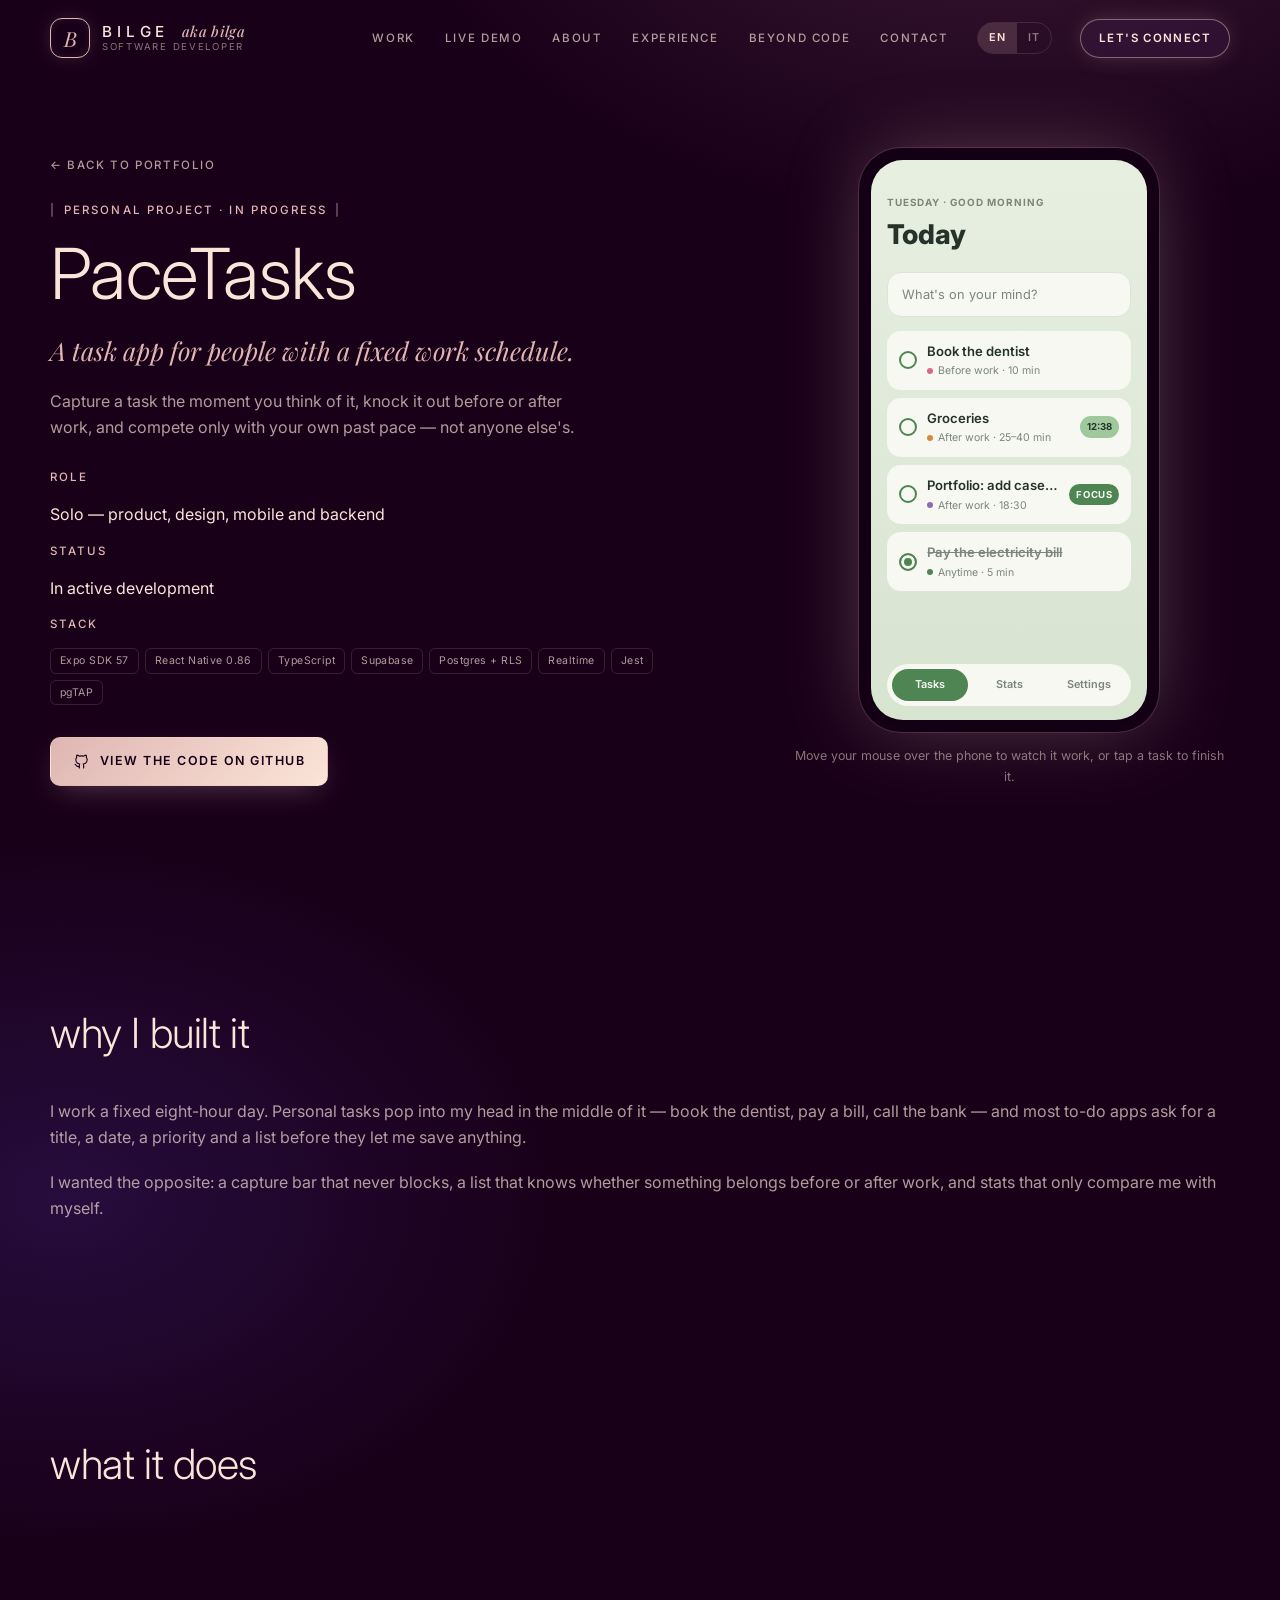
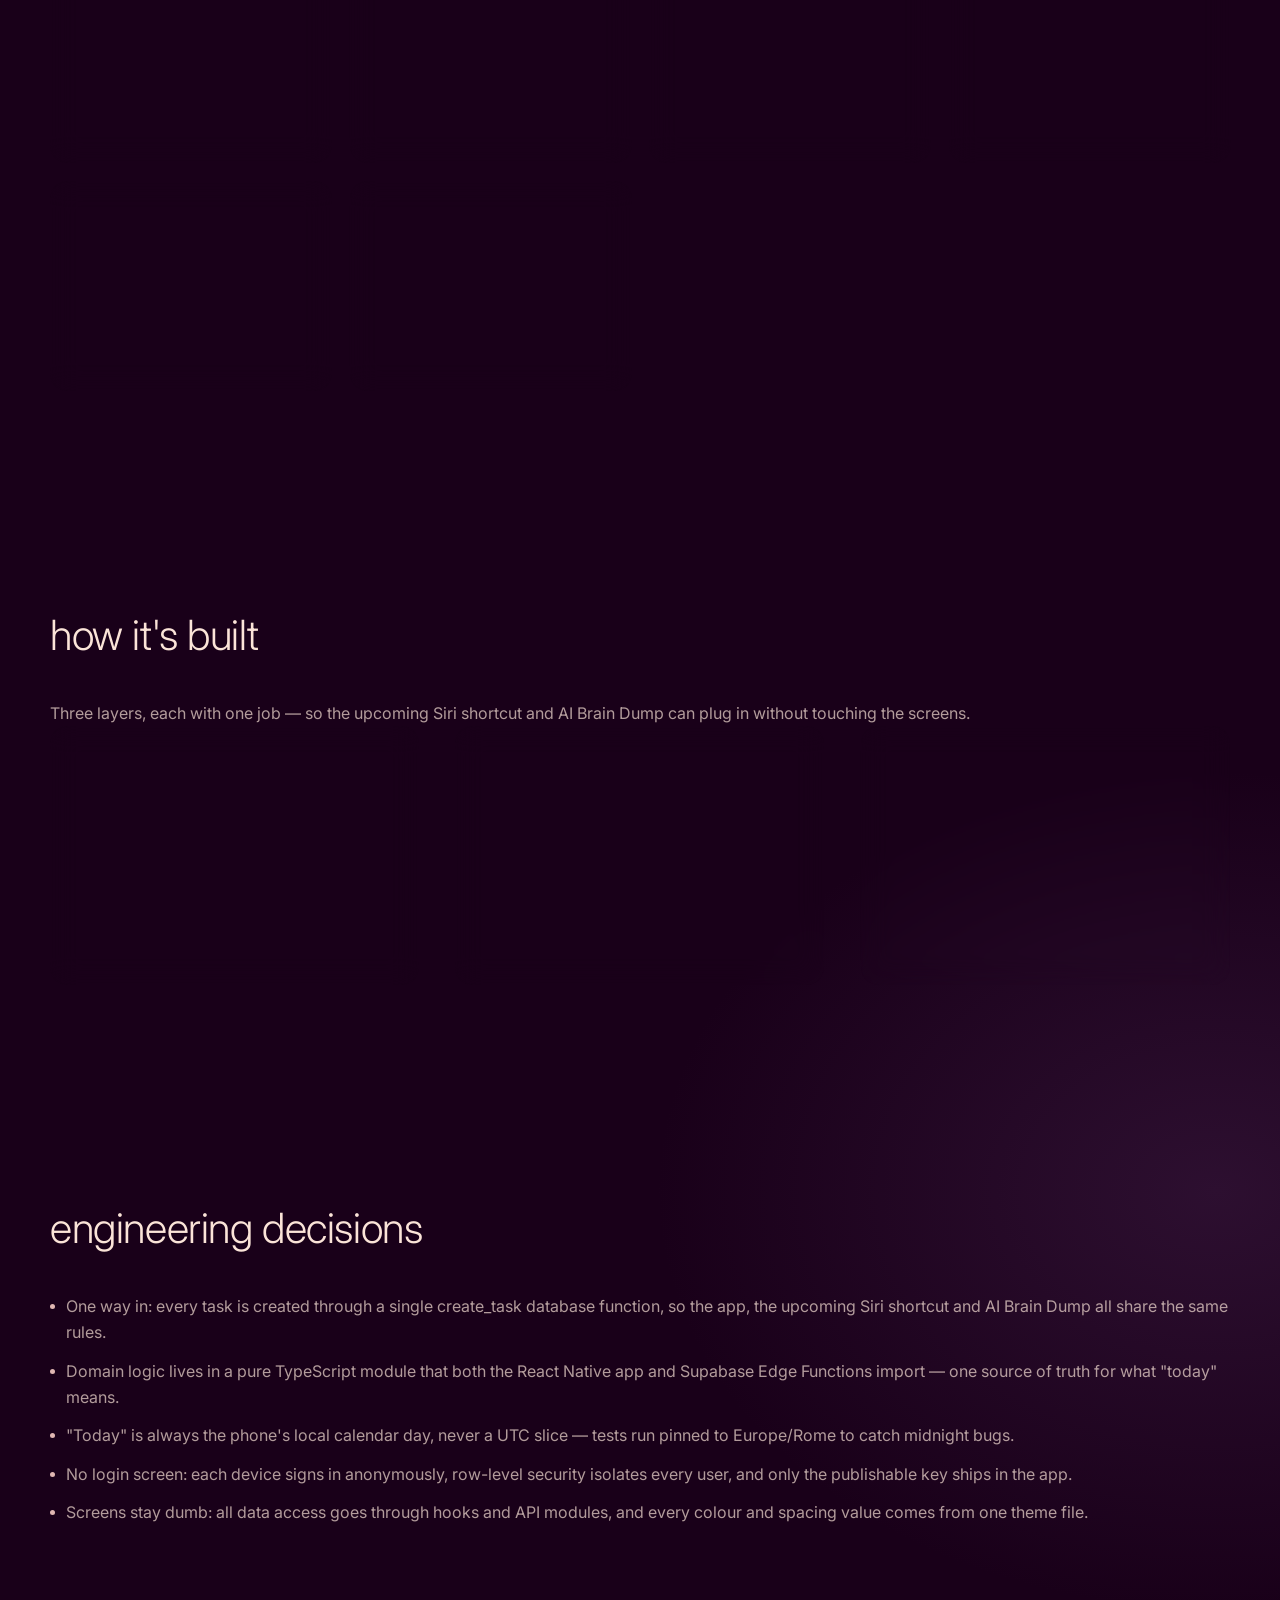
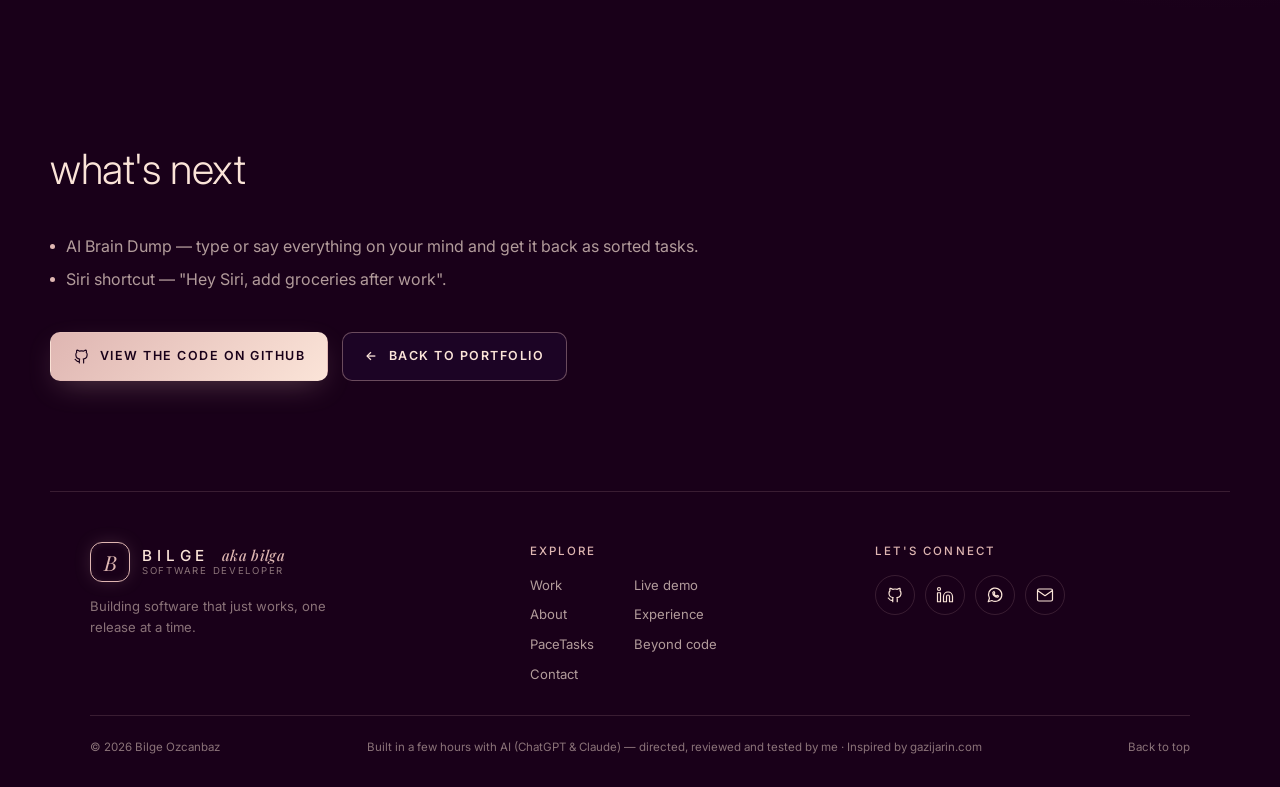
==== commit a537a680: "Build the favicon from the smiling round-glasses look The close-up selfie reads far better at 16px t" ====
--- a/pacetasks.html
+++ b/pacetasks.html
@@ -13,8 +13,8 @@
     <meta property="og:title" content="PaceTasks — case study" />
     <meta property="og:description" content="A task app for people with a fixed work schedule." />
     <meta property="og:image" content="assets/og-image.png" />
-    <link rel="icon" type="image/png" sizes="64x64" href="assets/favicon.png?v=20261015b" />
-    <link rel="apple-touch-icon" href="assets/apple-touch-icon.png?v=20261015b" />
+    <link rel="icon" type="image/png" sizes="64x64" href="assets/favicon.png?v=20261015c" />
+    <link rel="apple-touch-icon" href="assets/apple-touch-icon.png?v=20261015c" />
     <link rel="preconnect" href="https://fonts.googleapis.com" />
     <link rel="preconnect" href="https://fonts.gstatic.com" crossorigin />
     <link
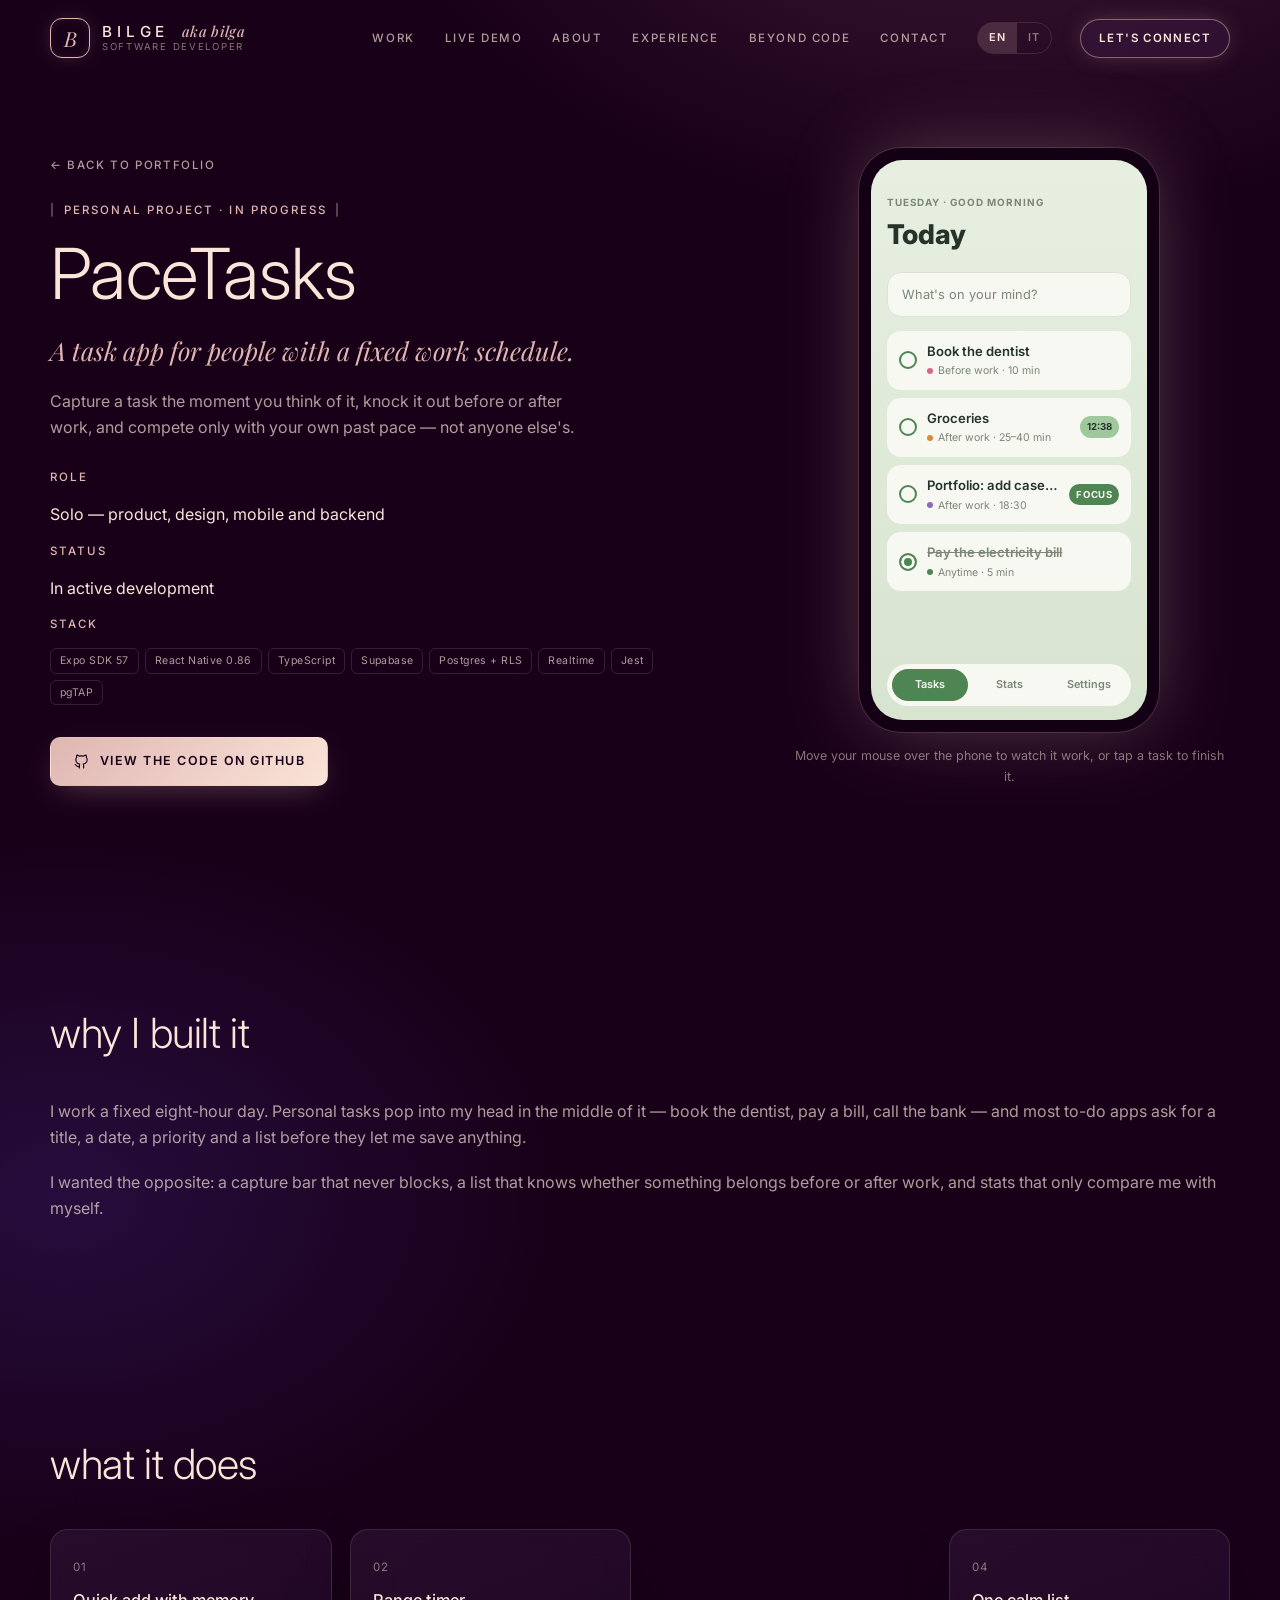
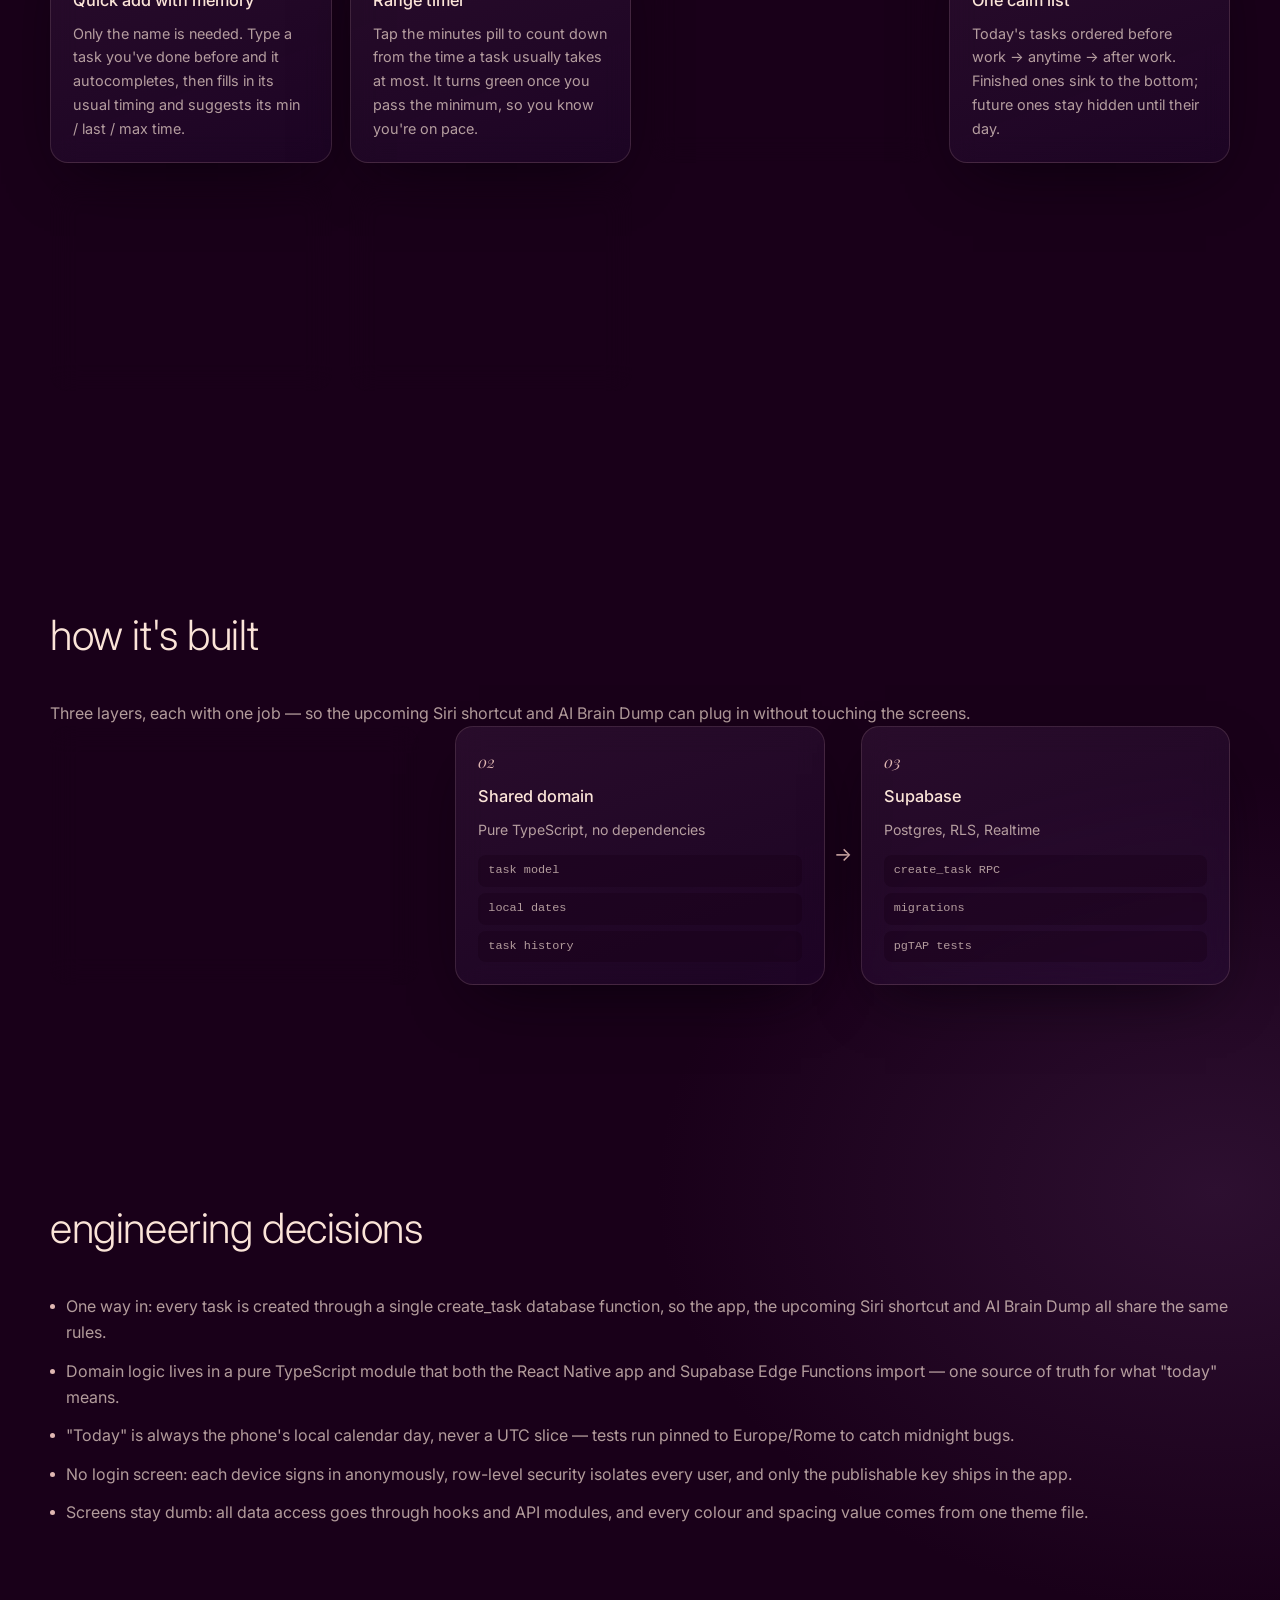
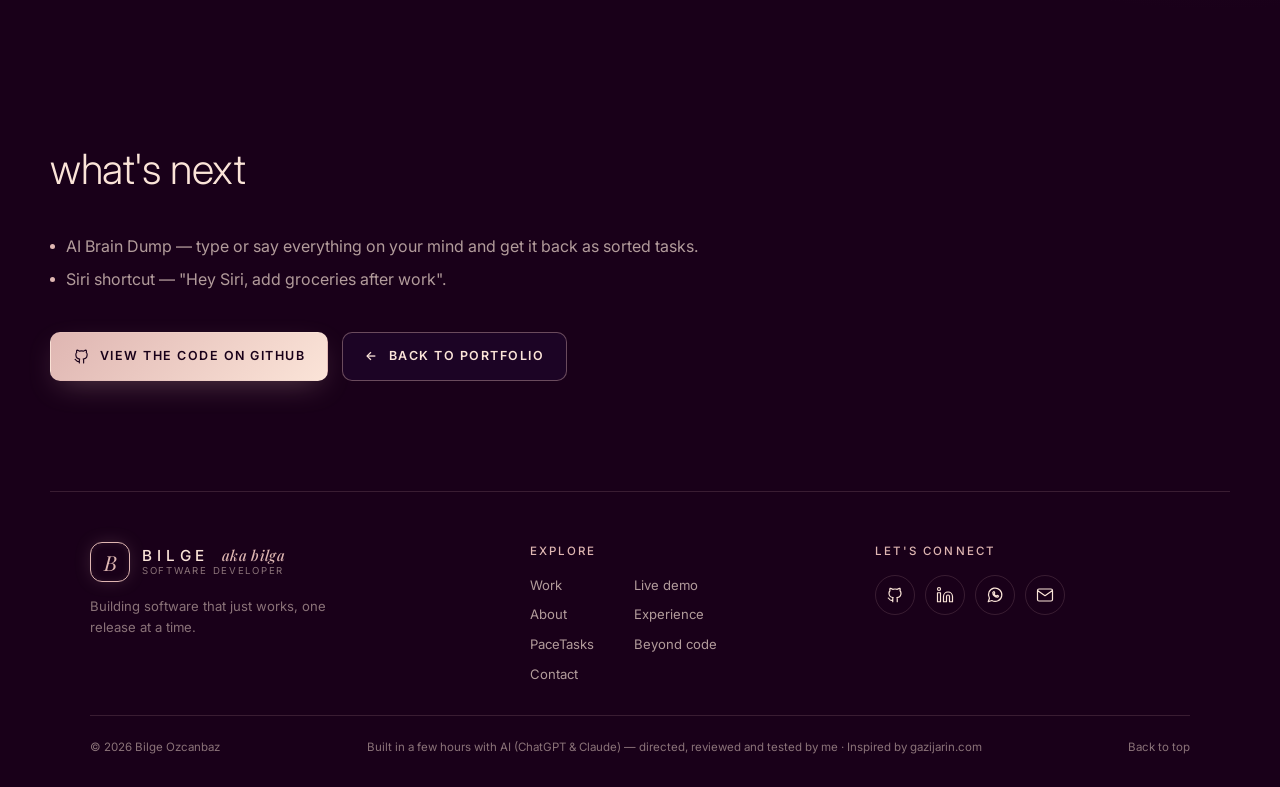
==== commit 641cec92: "Go back to the plum italic "B" favicon Removes the portrait icon and its build script.  Co-Authored-" ====
--- a/pacetasks.html
+++ b/pacetasks.html
@@ -13,8 +13,8 @@
     <meta property="og:title" content="PaceTasks — case study" />
     <meta property="og:description" content="A task app for people with a fixed work schedule." />
     <meta property="og:image" content="assets/og-image.png" />
-    <link rel="icon" type="image/png" sizes="64x64" href="assets/favicon.png?v=20261015c" />
-    <link rel="apple-touch-icon" href="assets/apple-touch-icon.png?v=20261015c" />
+    <link rel="icon" type="image/svg+xml" href="assets/favicon.svg?v=20261015d" />
+    <link rel="apple-touch-icon" href="assets/apple-touch-icon.png?v=20261015d" />
     <link rel="preconnect" href="https://fonts.googleapis.com" />
     <link rel="preconnect" href="https://fonts.gstatic.com" crossorigin />
     <link
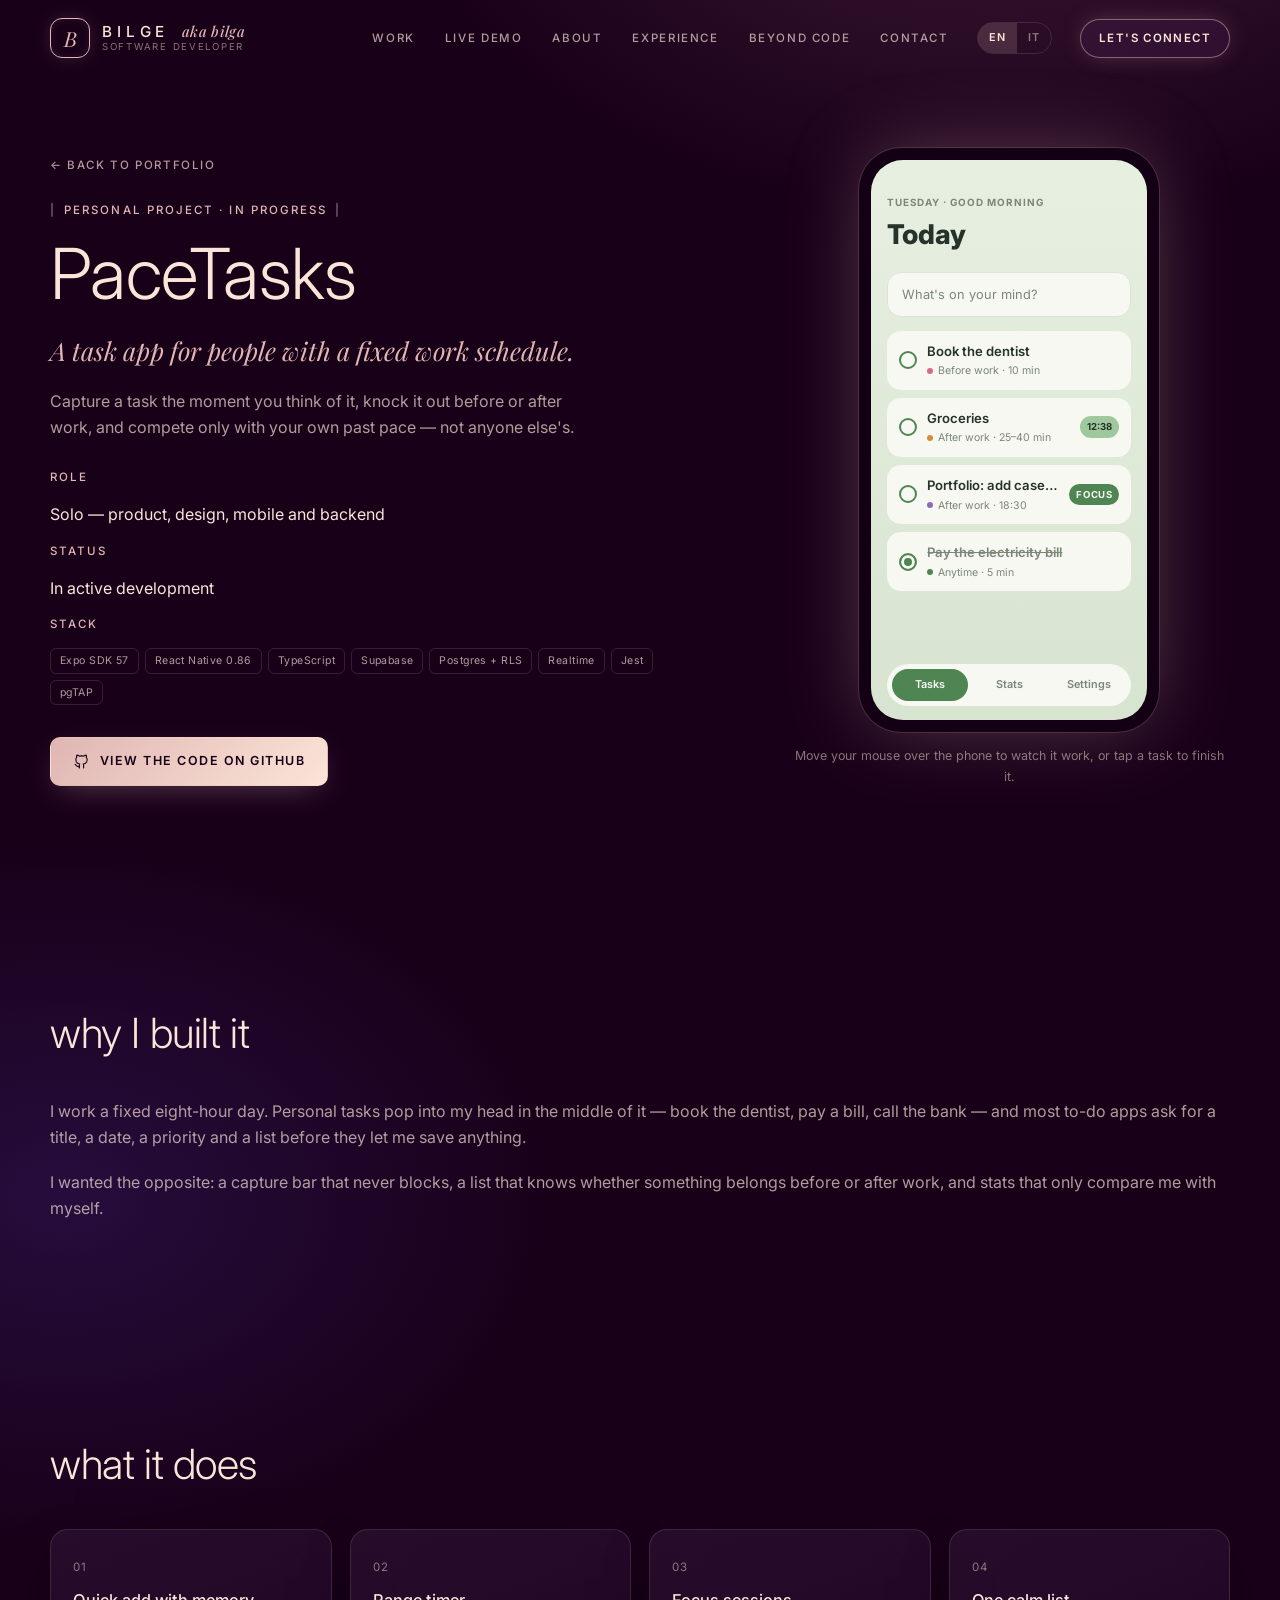
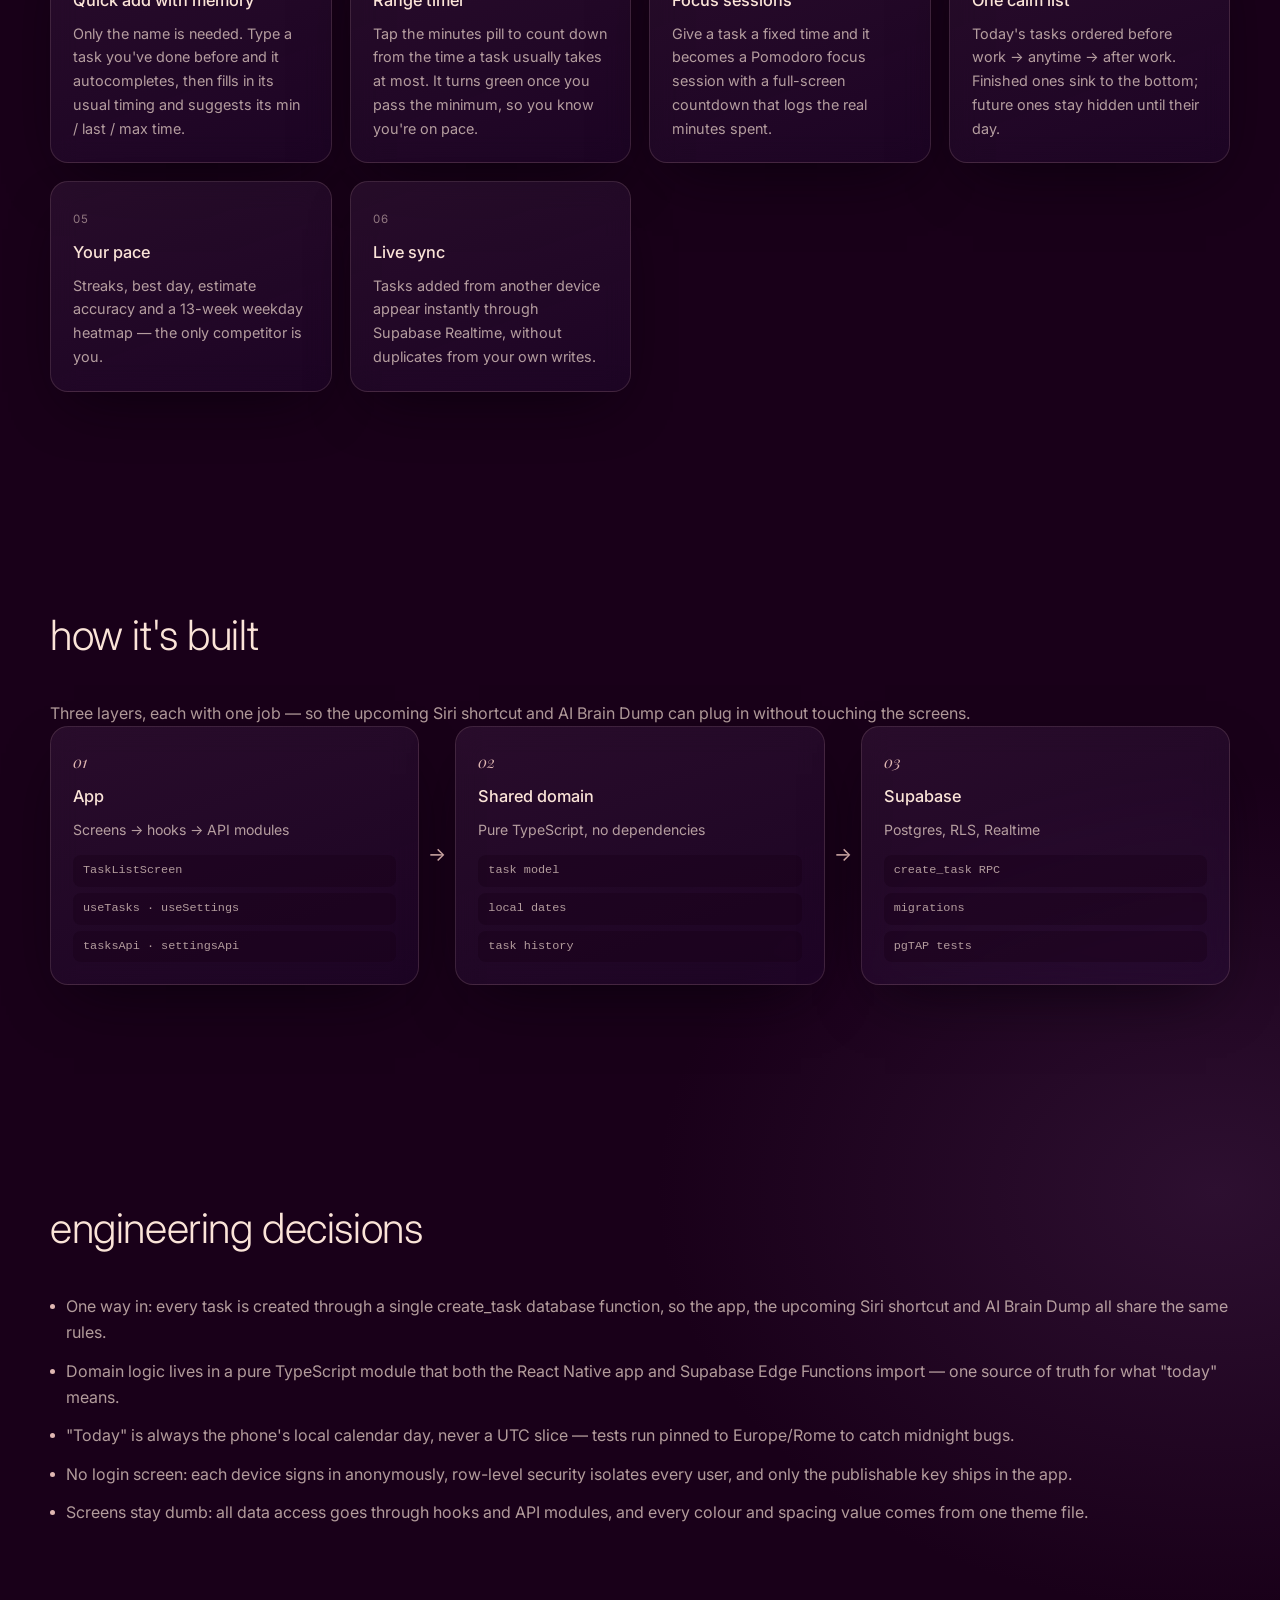
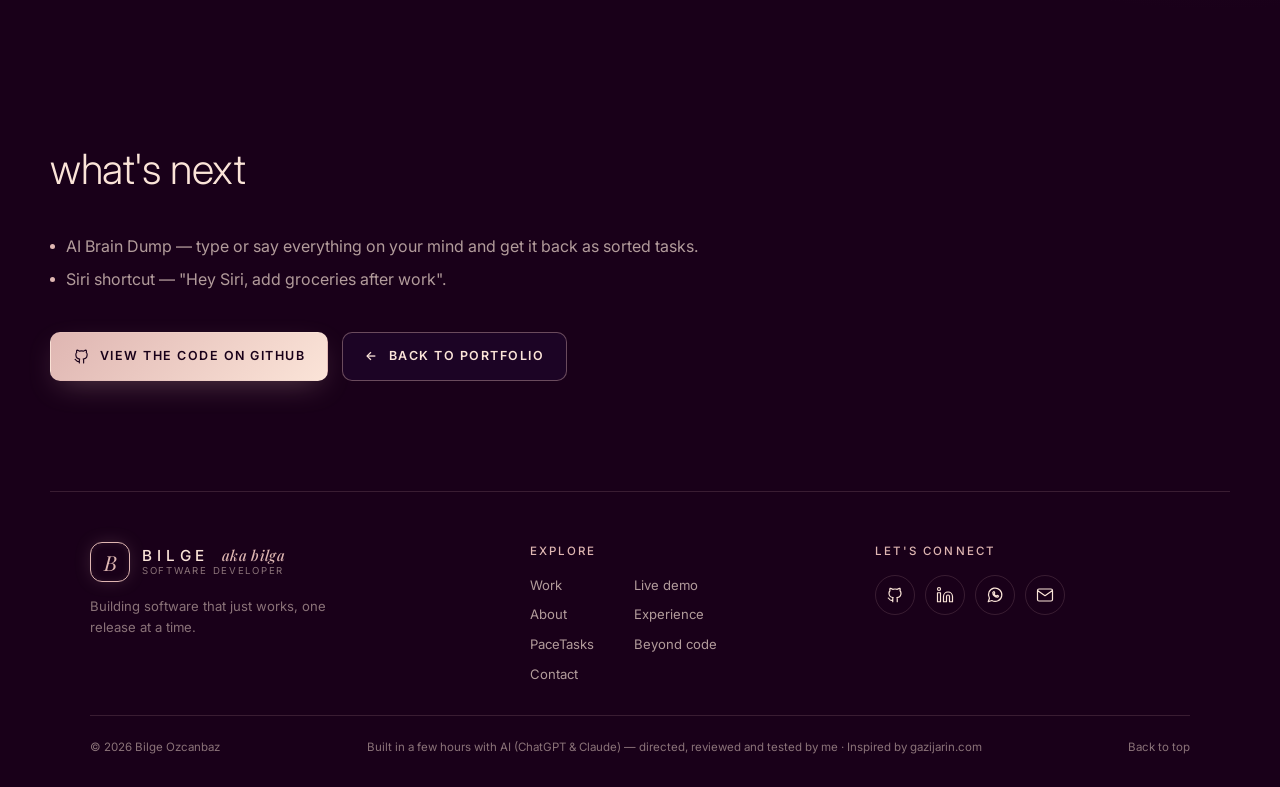
==== commit 4bd6ae84: "Replace the card collection with climbing photos Drops the card-collection card, its demo, styles, s" ====
--- a/pacetasks.html
+++ b/pacetasks.html
@@ -13,18 +13,18 @@
     <meta property="og:title" content="PaceTasks — case study" />
     <meta property="og:description" content="A task app for people with a fixed work schedule." />
     <meta property="og:image" content="assets/og-image.png" />
-    <link rel="icon" type="image/svg+xml" href="assets/favicon.svg?v=20261015d" />
-    <link rel="apple-touch-icon" href="assets/apple-touch-icon.png?v=20261015d" />
+    <link rel="icon" type="image/svg+xml" href="assets/favicon.svg?v=20261015e" />
+    <link rel="apple-touch-icon" href="assets/apple-touch-icon.png?v=20261015e" />
     <link rel="preconnect" href="https://fonts.googleapis.com" />
     <link rel="preconnect" href="https://fonts.gstatic.com" crossorigin />
     <link
       rel="stylesheet"
       href="https://fonts.googleapis.com/css2?family=Inter:wght@300;400;500;600&family=Playfair+Display:ital,wght@1,400;1,500&display=swap"
     />
-    <link rel="stylesheet" href="styles.css?v=20261015" />
-    <script src="content.js?v=20261015" defer></script>
-    <script src="script.js?v=20261015" defer></script>
-    <script src="simulations.js?v=20261015" defer></script>
+    <link rel="stylesheet" href="styles.css?v=20261015e" />
+    <script src="content.js?v=20261015e" defer></script>
+    <script src="script.js?v=20261015e" defer></script>
+    <script src="simulations.js?v=20261015e" defer></script>
   </head>
   <body data-page="pacetasks" data-meta-prefix="pt.meta">
     <a class="skip-link" href="#main">Skip to content</a>
--- a/styles.css
+++ b/styles.css
@@ -3215,38 +3215,6 @@
   background: #e07a8a;
 }
 
-.collect-card {
-  display: grid;
-  place-content: center;
-  gap: 2px;
-  min-height: 120px;
-  padding: 14px;
-  border-radius: 8px;
-  background: var(--cream-100);
-  color: var(--plum-800);
-  font-size: 0.8rem;
-  text-align: center;
-  box-shadow: 0 10px 24px -12px rgba(0, 0, 0, 0.8);
-}
-
-.collect-card strong {
-  color: var(--plum-700);
-  font-family: var(--font-serif);
-  font-size: 1.2rem;
-  font-style: italic;
-  font-weight: 500;
-}
-
-.collect-card.is-flipping {
-  animation: card-flip 0.5s var(--ease);
-}
-
-@keyframes card-flip {
-  50% {
-    transform: rotateY(90deg);
-  }
-}
-
 /* ---------- simulations: PaceTasks phone ---------- */
 
 .pt-phone-wrap {
@@ -3576,7 +3544,6 @@
   .is-flash,
   .process-log li,
   .stitch-rows li:last-child span,
-  .collect-card.is-flipping,
   .demo-badge,
   .tool:hover .tool-tip,
   .heart-pop,
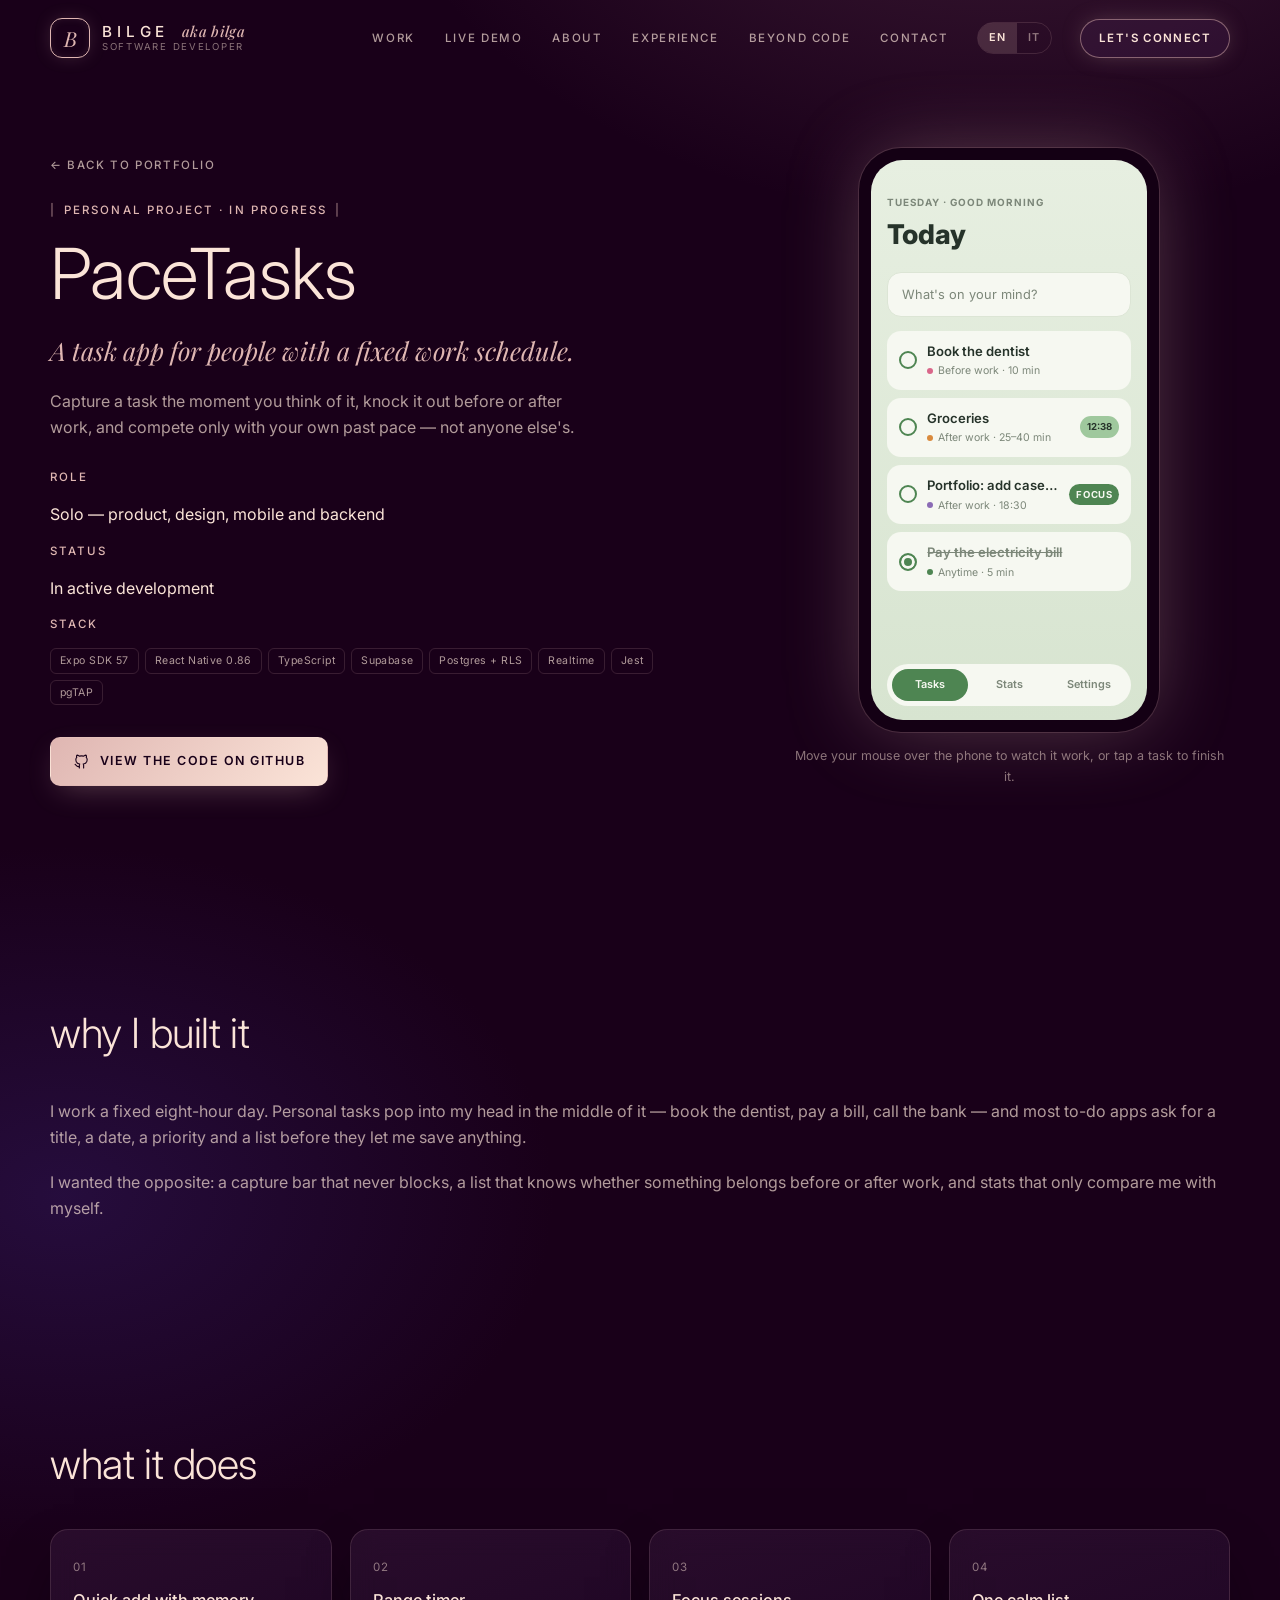
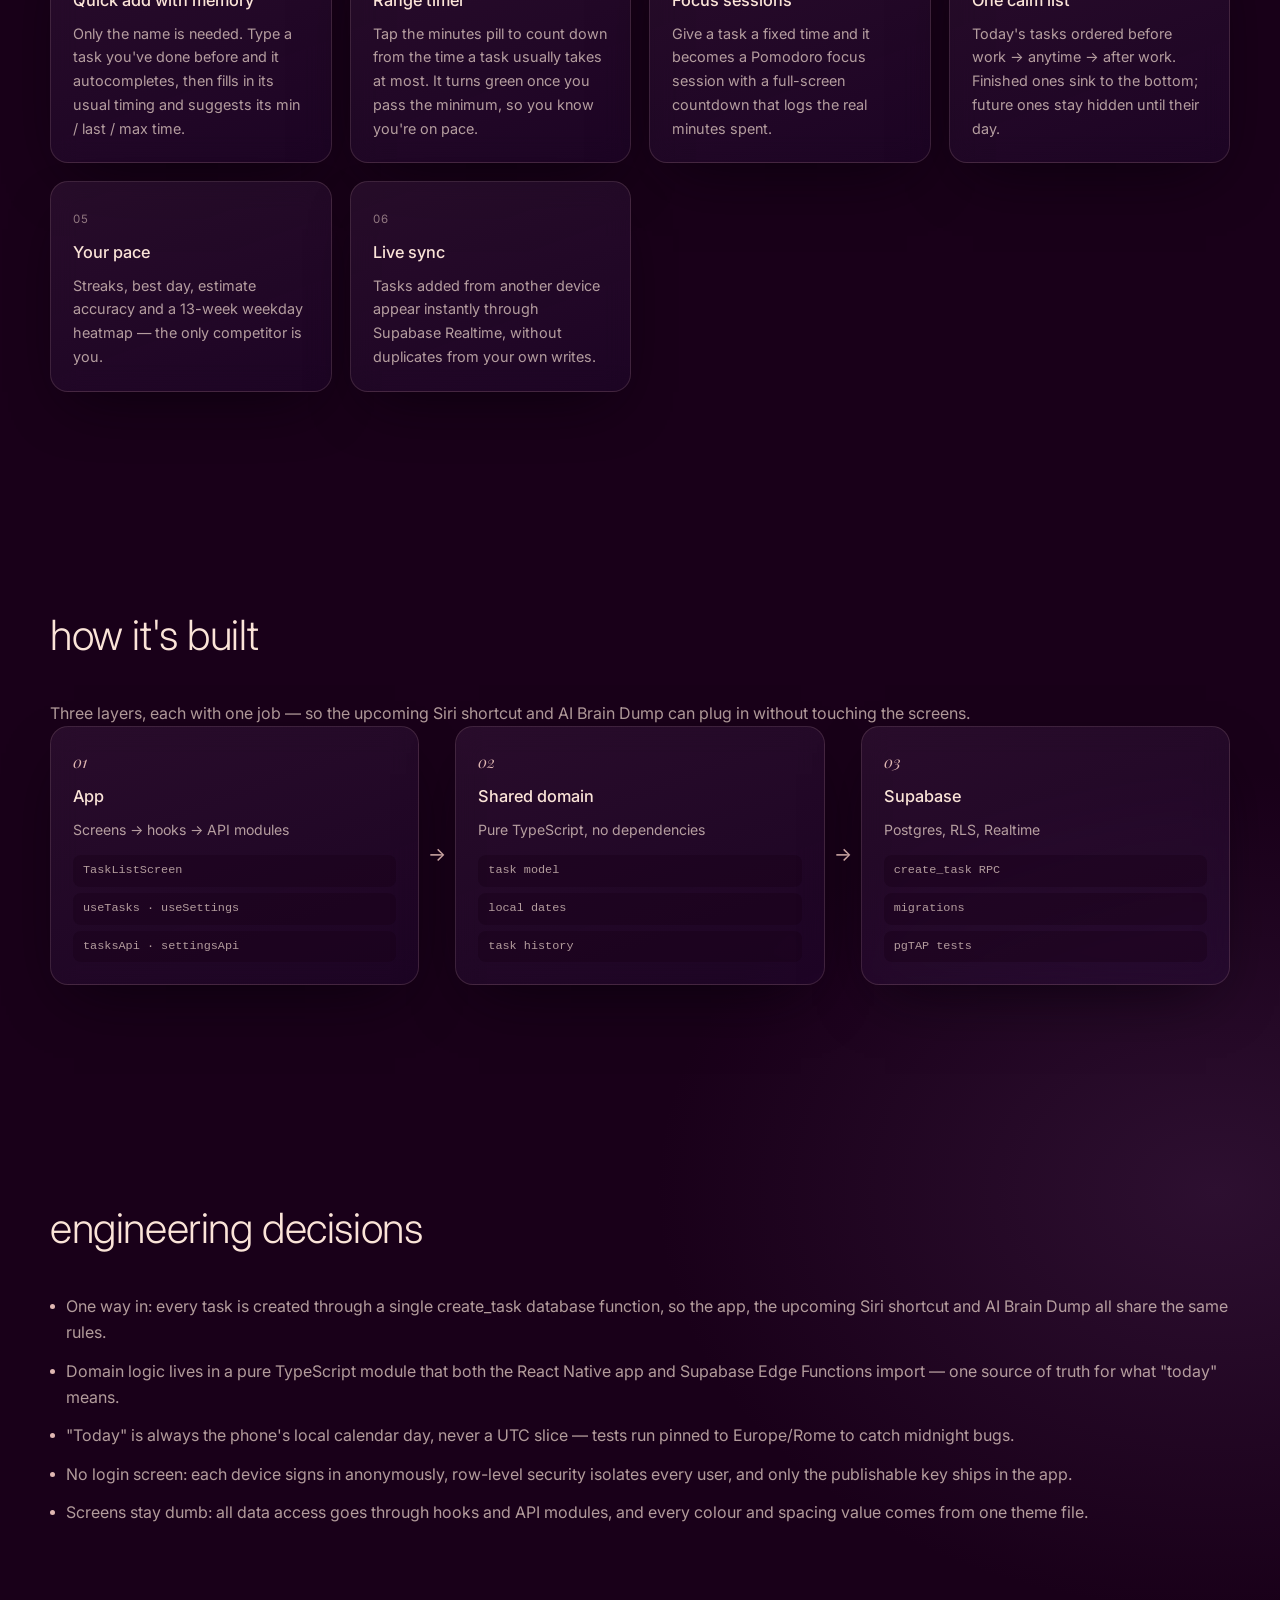
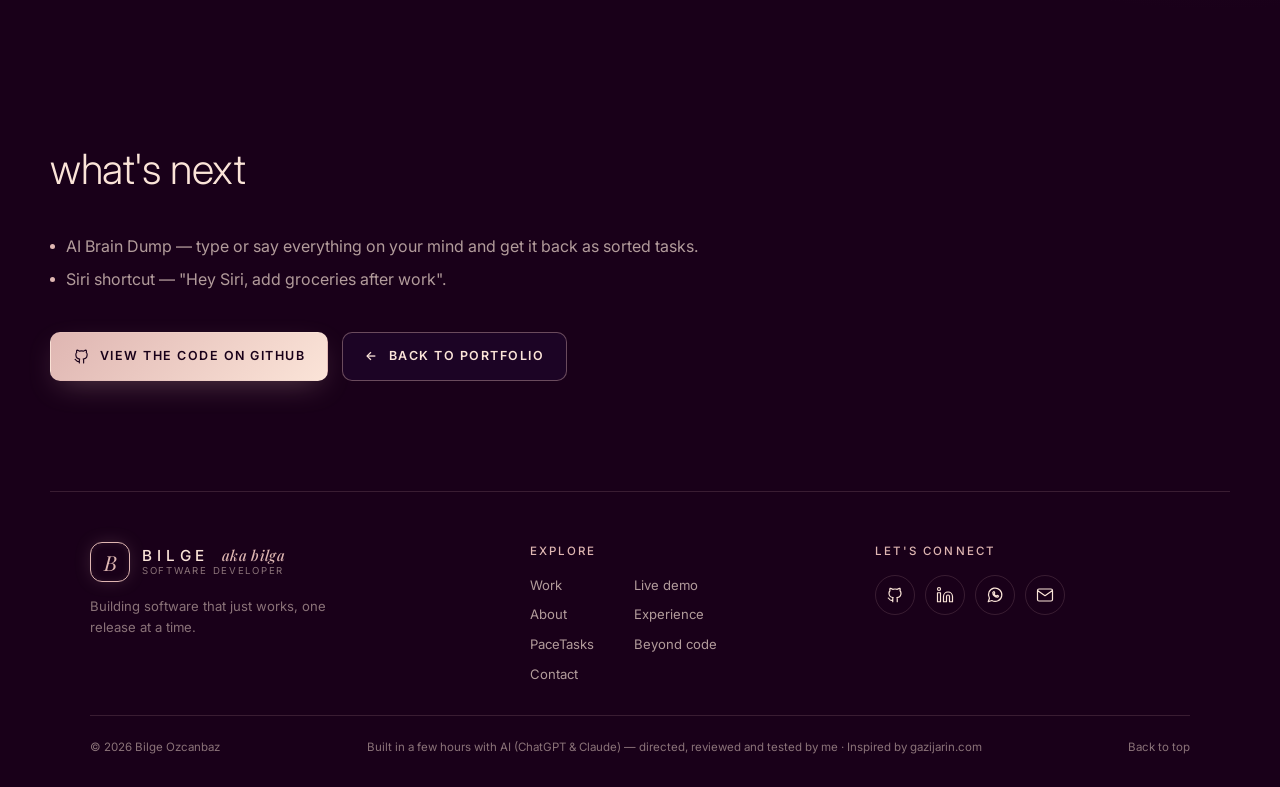
==== commit f52e07cc: "Fix mobile menu collapsing to header height after scrolling The scrolled header's backdrop-filter ma" ====
--- a/pacetasks.html
+++ b/pacetasks.html
@@ -12,19 +12,21 @@
     <meta property="og:type" content="article" />
     <meta property="og:title" content="PaceTasks — case study" />
     <meta property="og:description" content="A task app for people with a fixed work schedule." />
-    <meta property="og:image" content="assets/og-image.png" />
-    <link rel="icon" type="image/svg+xml" href="assets/favicon.svg?v=20261015e" />
-    <link rel="apple-touch-icon" href="assets/apple-touch-icon.png?v=20261015e" />
+    <meta property="og:image" content="https://bilgalog.dev/assets/og-image.png" />
+    <meta property="og:url" content="https://bilgalog.dev/pacetasks.html" />
+    <link rel="canonical" href="https://bilgalog.dev/pacetasks.html" />
+    <link rel="icon" type="image/svg+xml" href="assets/favicon.svg?v=20261029a" />
+    <link rel="apple-touch-icon" href="assets/apple-touch-icon.png?v=20261029a" />
     <link rel="preconnect" href="https://fonts.googleapis.com" />
     <link rel="preconnect" href="https://fonts.gstatic.com" crossorigin />
     <link
       rel="stylesheet"
       href="https://fonts.googleapis.com/css2?family=Inter:wght@300;400;500;600&family=Playfair+Display:ital,wght@1,400;1,500&display=swap"
     />
-    <link rel="stylesheet" href="styles.css?v=20261015e" />
-    <script src="content.js?v=20261015e" defer></script>
-    <script src="script.js?v=20261015e" defer></script>
-    <script src="simulations.js?v=20261015e" defer></script>
+    <link rel="stylesheet" href="styles.css?v=20261029a" />
+    <script src="content.js?v=20261029a" defer></script>
+    <script src="script.js?v=20261029a" defer></script>
+    <script src="simulations.js?v=20261029a" defer></script>
   </head>
   <body data-page="pacetasks" data-meta-prefix="pt.meta">
     <a class="skip-link" href="#main">Skip to content</a>
--- a/styles.css
+++ b/styles.css
@@ -390,12 +390,27 @@
   transition: transform 0.3s var(--ease), background-color 0.3s var(--ease), height 0.3s var(--ease);
 }
 
-.site-header.is-scrolled {
-  height: 64px;
+/* Scrolled backdrop lives on a pseudo-layer: a backdrop-filter on the header itself would trap the fixed mobile menu inside the header box. */
+.site-header::before {
+  content: "";
+  position: absolute;
+  inset: 0;
+  z-index: -1;
   background: rgba(25, 0, 25, 0.78);
   backdrop-filter: blur(14px);
   -webkit-backdrop-filter: blur(14px);
   box-shadow: 0 10px 30px -20px rgba(0, 0, 0, 0.8);
+  opacity: 0;
+  pointer-events: none;
+  transition: opacity 0.3s var(--ease);
+}
+
+.site-header.is-scrolled {
+  height: 64px;
+}
+
+.site-header.is-scrolled::before {
+  opacity: 1;
 }
 
 .site-header.is-hidden {
